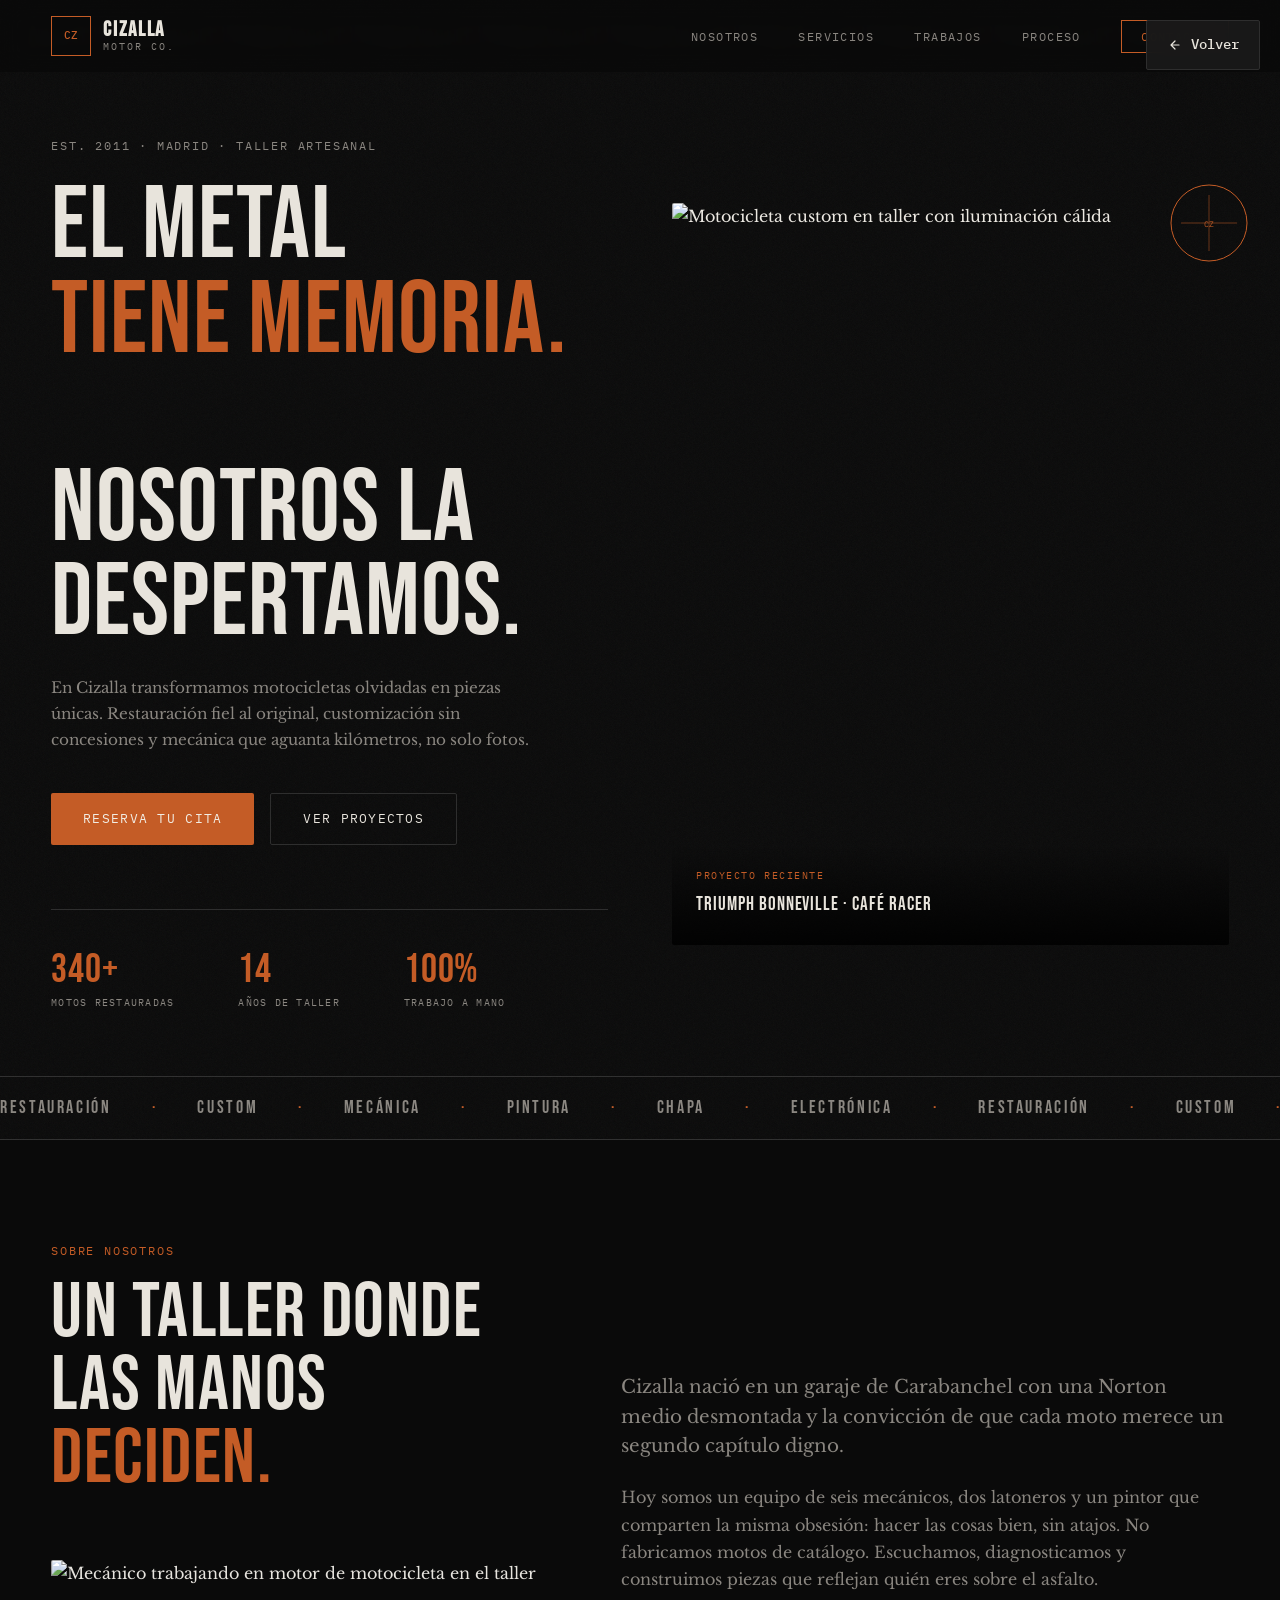
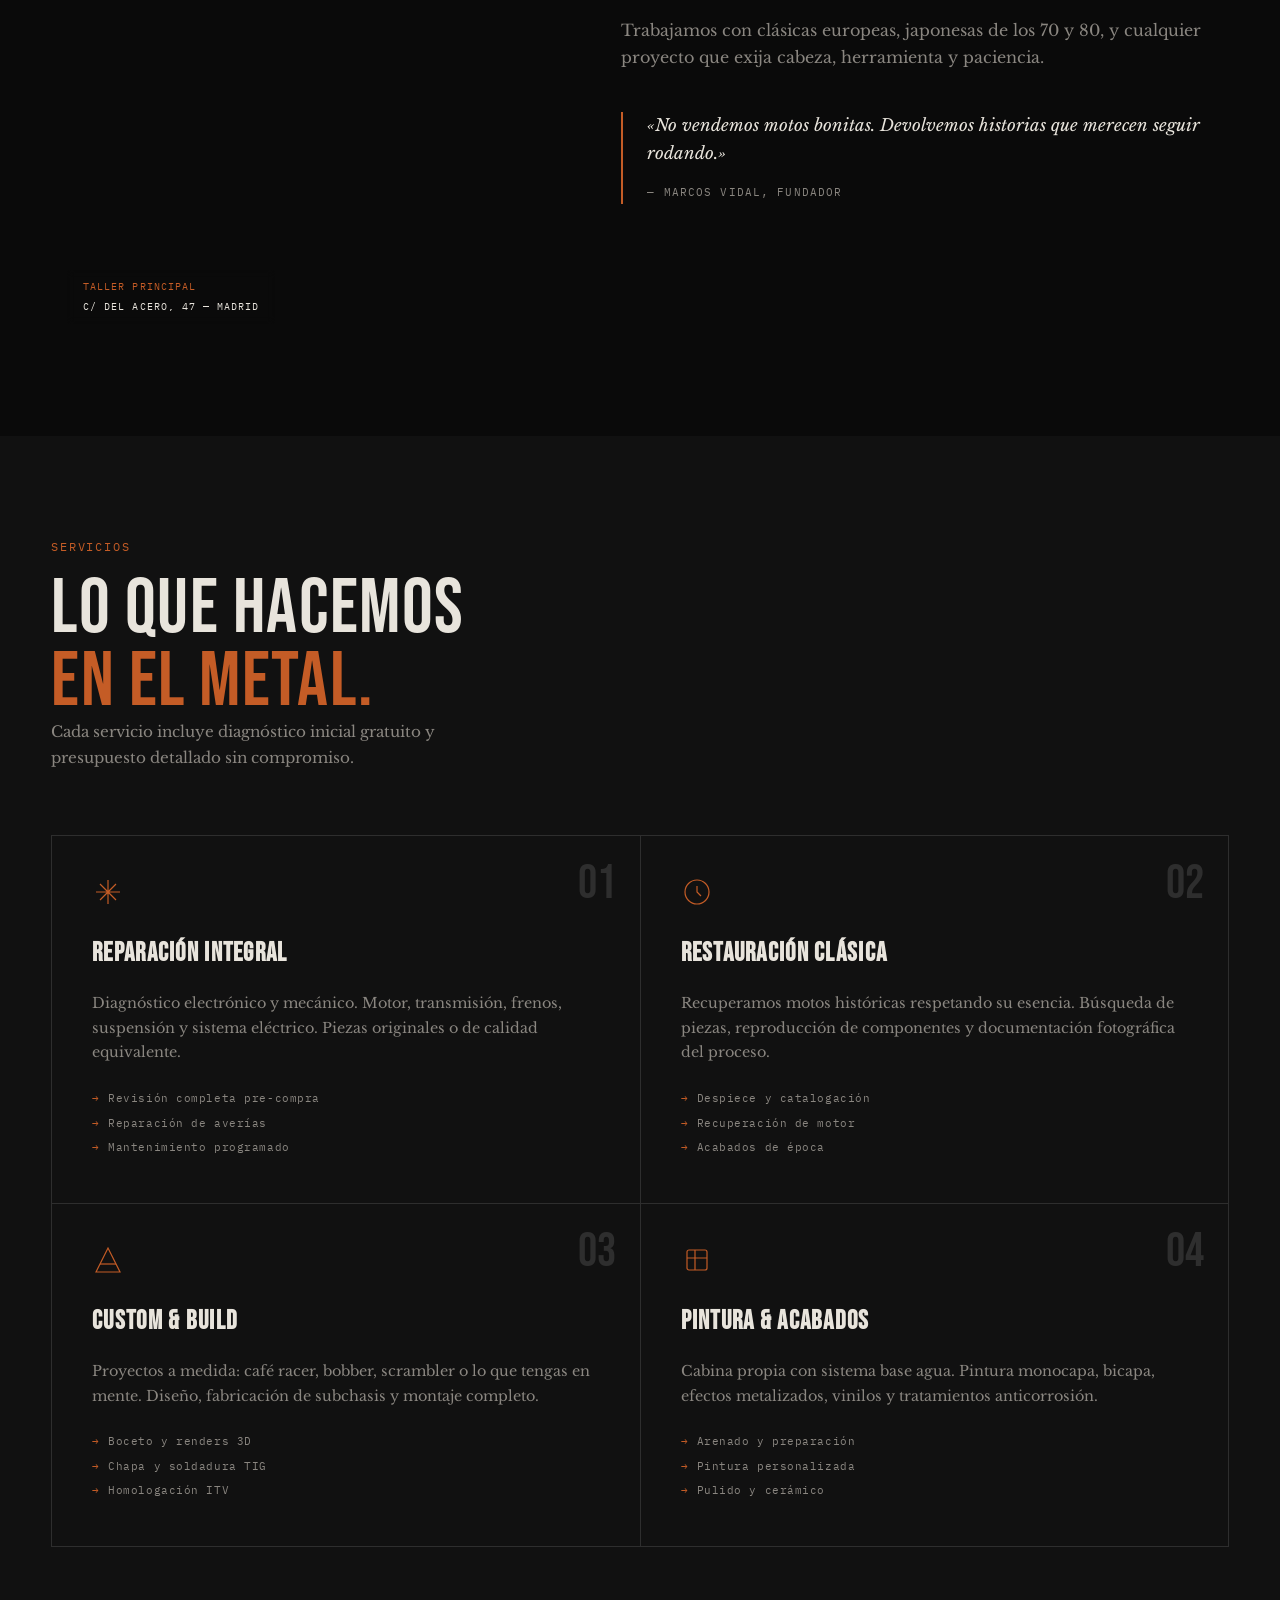
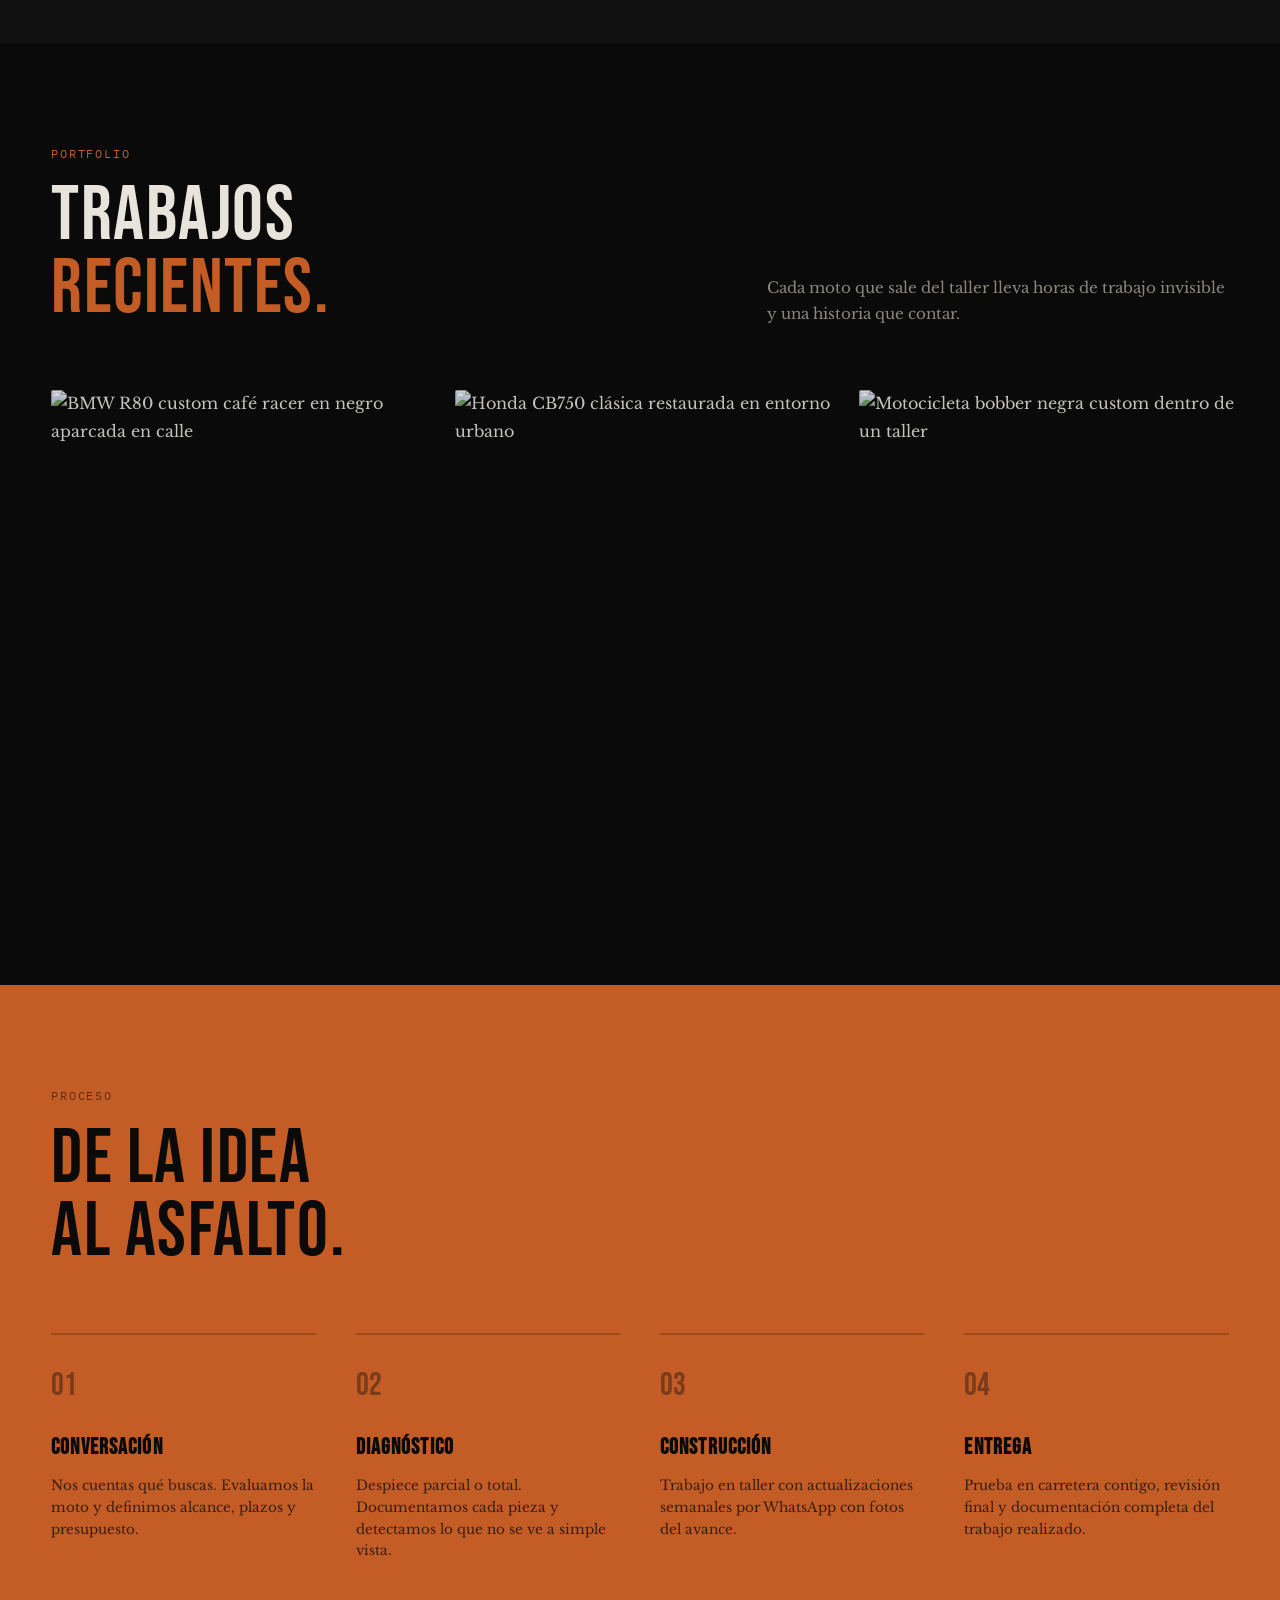
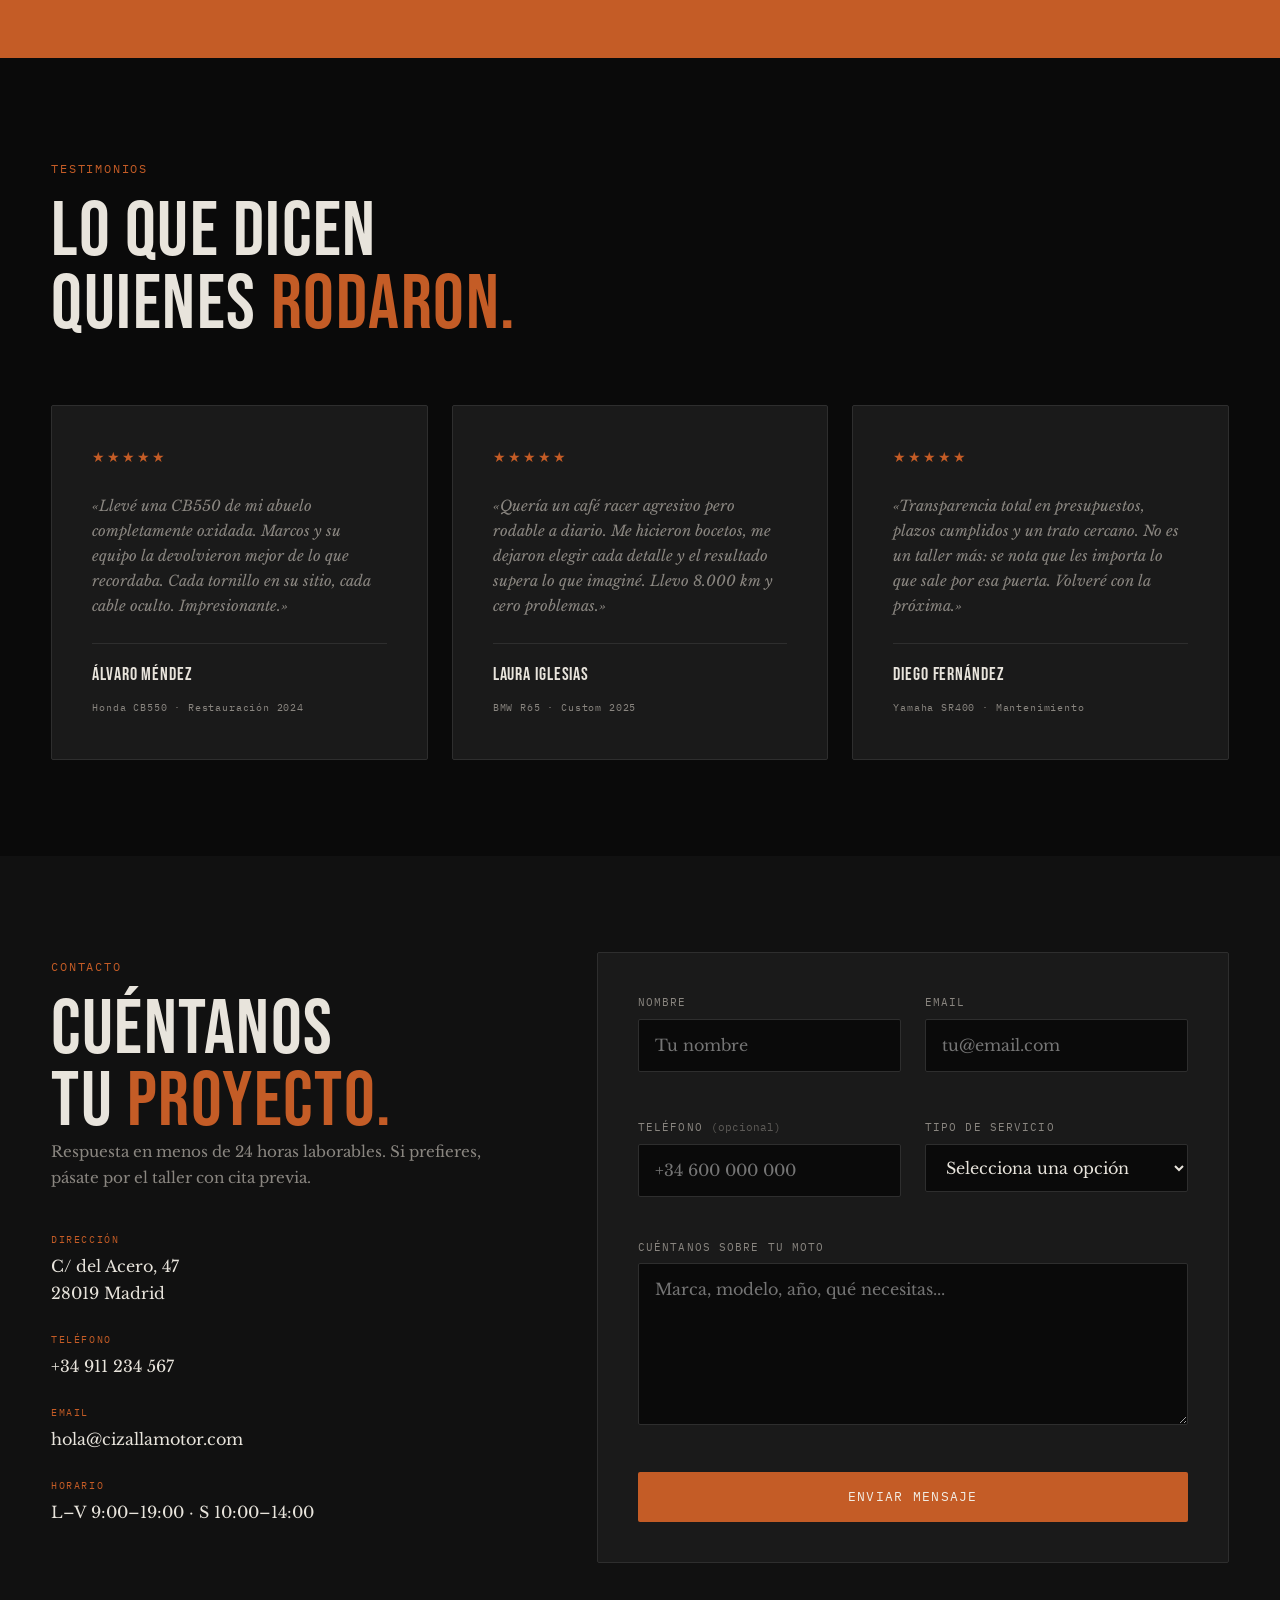
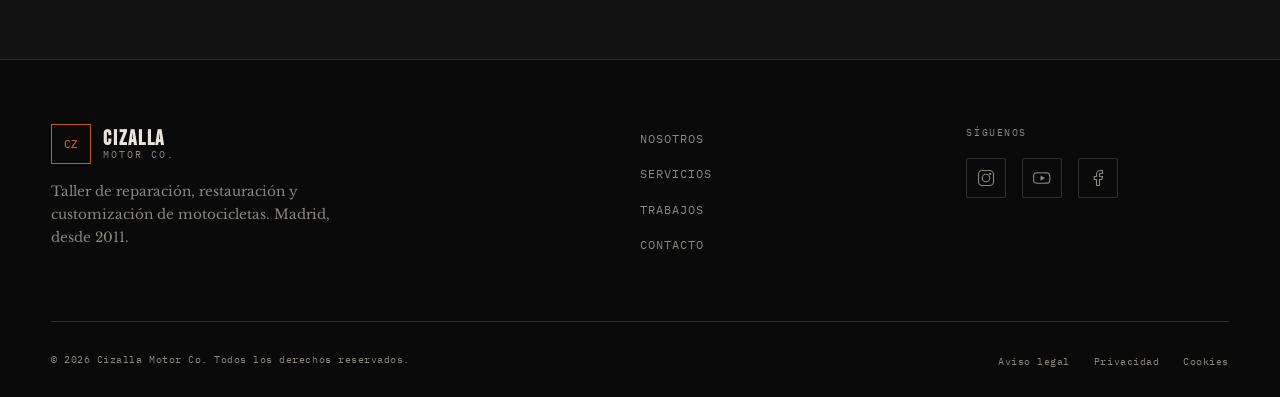
==== agent1-cursor/index.html @ 0baddab4 "PFO2: Prompt Engineering - Cursor vs OpenCode - Landing pages generadas" ====
<!DOCTYPE html>
<html lang="es">
<head>
  <meta charset="UTF-8">
  <meta name="viewport" content="width=device-width, initial-scale=1.0">
  <meta name="description" content="Cizalla Motor Co. — Taller especializado en reparación, restauración y customización de motocicletas en Madrid. Mecánica de precisión, acabados artesanales.">
  <meta name="keywords" content="taller motos, restauración motocicletas, customización motos, café racer, bobber, Madrid">
  <meta name="author" content="Cizalla Motor Co.">
  <meta name="robots" content="index, follow">
  <meta property="og:title" content="Cizalla Motor Co. — Taller de Motos">
  <meta property="og:description" content="Reparación, restauración y customización de motocicletas con pasión y precisión.">
  <meta property="og:type" content="website">
  <meta property="og:locale" content="es_ES">
  <meta name="theme-color" content="#0a0a0a">
  <title>Cizalla Motor Co. — Reparación & Customización de Motos</title>
  <link rel="preconnect" href="https://fonts.googleapis.com">
  <link rel="preconnect" href="https://fonts.gstatic.com" crossorigin>
  <link href="https://fonts.googleapis.com/css2?family=Bebas+Neue&family=IBM+Plex+Mono:wght@400;500&family=Libre+Baskerville:ital,wght@0,400;0,700;1,400&display=swap" rel="stylesheet">
  <link rel="stylesheet" href="css/styles.css">
</head>
<body>

  <a href="#main" class="skip-link">Saltar al contenido principal</a>

  <!-- BACK TO HOME -->
  <a href="../index.html" class="back-to-home" aria-label="Volver al inicio">
    <svg width="20" height="20" viewBox="0 0 20 20" fill="none" xmlns="http://www.w3.org/2000/svg">
      <path d="M15 10H5M5 10L10 15M5 10L10 5" stroke="currentColor" stroke-width="1.5" stroke-linecap="round" stroke-linejoin="round"/>
    </svg>
    <span>Volver</span>
  </a>

  <!-- HEADER -->
  <header class="header" id="header">
    <div class="header__inner container">
      <a href="#" class="logo" aria-label="Cizalla Motor Co. — Inicio">
        <span class="logo__mark" aria-hidden="true">CZ</span>
        <span class="logo__text">
          <strong>Cizalla</strong>
          <small>Motor Co.</small>
        </span>
      </a>

      <nav class="nav" id="nav" aria-label="Navegación principal">
        <ul class="nav__list">
          <li><a href="#nosotros" class="nav__link">Nosotros</a></li>
          <li><a href="#servicios" class="nav__link">Servicios</a></li>
          <li><a href="#trabajos" class="nav__link">Trabajos</a></li>
          <li><a href="#proceso" class="nav__link">Proceso</a></li>
          <li><a href="#contacto" class="nav__link nav__link--cta">Contacto</a></li>
        </ul>
      </nav>

      <button class="menu-toggle" id="menuToggle" aria-label="Abrir menú de navegación" aria-expanded="false" aria-controls="nav">
        <span class="menu-toggle__line"></span>
        <span class="menu-toggle__line"></span>
        <span class="menu-toggle__line"></span>
      </button>
    </div>
  </header>

  <main id="main">

    <!-- HERO -->
    <section class="hero" aria-labelledby="hero-title">
      <div class="hero__noise" aria-hidden="true"></div>
      <div class="hero__grid container">
        <div class="hero__content">
          <p class="hero__eyebrow reveal">Est. 2011 · Madrid · Taller artesanal</p>
          <h1 class="hero__title reveal" id="hero-title">
            El metal<br>
            <em>tiene memoria.</em><br>
            Nosotros la<br>
            despertamos.
          </h1>
          <p class="hero__desc reveal">
            En Cizalla transformamos motocicletas olvidadas en piezas únicas. 
            Restauración fiel al original, customización sin concesiones 
            y mecánica que aguanta kilómetros, no solo fotos.
          </p>
          <div class="hero__actions reveal">
            <a href="#contacto" class="btn btn--primary">Reserva tu cita</a>
            <a href="#trabajos" class="btn btn--ghost">Ver proyectos</a>
          </div>
          <dl class="hero__stats reveal" aria-label="Datos del taller">
            <div class="hero__stat">
              <dt>340+</dt>
              <dd>Motos restauradas</dd>
            </div>
            <div class="hero__stat">
              <dt>14</dt>
              <dd>Años de taller</dd>
            </div>
            <div class="hero__stat">
              <dt>100%</dt>
              <dd>Trabajo a mano</dd>
            </div>
          </dl>
        </div>
        <div class="hero__visual reveal">
          <figure class="hero__figure">
            <img 
              src="https://images.unsplash.com/photo-1558981403-c5f9899a28bc?w=900&q=80&auto=format&fit=crop" 
              alt="Motocicleta custom en taller con iluminación cálida"
              width="900"
              height="1200"
              loading="eager"
              fetchpriority="high"
            >
            <figcaption class="hero__caption">
              <span class="hero__caption-tag">Proyecto reciente</span>
              <span class="hero__caption-title">Triumph Bonneville · Café Racer</span>
            </figcaption>
          </figure>
          <div class="hero__badge" aria-hidden="true">
            <svg viewBox="0 0 80 80" fill="none" xmlns="http://www.w3.org/2000/svg">
              <circle cx="40" cy="40" r="38" stroke="currentColor" stroke-width="1"/>
              <path d="M40 12 L40 68 M12 40 L68 40" stroke="currentColor" stroke-width="0.5"/>
              <text x="40" y="44" text-anchor="middle" fill="currentColor" font-size="8" font-family="IBM Plex Mono">CZ</text>
            </svg>
          </div>
        </div>
      </div>
      <div class="hero__marquee" aria-hidden="true">
        <div class="hero__marquee-track">
          <span>Restauración</span><span>·</span>
          <span>Custom</span><span>·</span>
          <span>Mecánica</span><span>·</span>
          <span>Pintura</span><span>·</span>
          <span>Chapa</span><span>·</span>
          <span>Electrónica</span><span>·</span>
          <span>Restauración</span><span>·</span>
          <span>Custom</span><span>·</span>
          <span>Mecánica</span><span>·</span>
          <span>Pintura</span><span>·</span>
          <span>Chapa</span><span>·</span>
          <span>Electrónica</span><span>·</span>
        </div>
      </div>
    </section>

    <!-- NOSOTROS -->
    <section class="about section" id="nosotros" aria-labelledby="about-title">
      <div class="container">
        <div class="about__grid">
          <div class="about__intro reveal">
            <span class="section-tag">Sobre nosotros</span>
            <h2 class="section-title" id="about-title">
              Un taller donde<br>las manos<br><em>deciden.</em>
            </h2>
          </div>
          <div class="about__body reveal">
            <p class="about__lead">
              Cizalla nació en un garaje de Carabanchel con una Norton medio desmontada 
              y la convicción de que cada moto merece un segundo capítulo digno.
            </p>
            <p>
              Hoy somos un equipo de seis mecánicos, dos latoneros y un pintor que 
              comparten la misma obsesión: hacer las cosas bien, sin atajos. 
              No fabricamos motos de catálogo. Escuchamos, diagnosticamos y construimos 
              piezas que reflejan quién eres sobre el asfalto.
            </p>
            <p>
              Trabajamos con clásicas europeas, japonesas de los 70 y 80, 
              y cualquier proyecto que exija cabeza, herramienta y paciencia.
            </p>
            <blockquote class="about__quote">
              <p>«No vendemos motos bonitas. Devolvemos historias que merecen seguir rodando.»</p>
              <cite>— Marcos Vidal, fundador</cite>
            </blockquote>
          </div>
          <div class="about__image reveal">
            <img 
              src="https://images.unsplash.com/photo-1622185130705-4741194f963a?w=700&q=80&auto=format&fit=crop" 
              alt="Mecánico trabajando en motor de motocicleta en el taller"
              width="700"
              height="500"
              loading="lazy"
            >
            <div class="about__image-label">
              <span>Taller principal</span>
              <span>C/ del Acero, 47 — Madrid</span>
            </div>
          </div>
        </div>
      </div>
    </section>

    <!-- SERVICIOS -->
    <section class="services section section--dark" id="servicios" aria-labelledby="services-title">
      <div class="container">
        <header class="section-header reveal">
          <span class="section-tag">Servicios</span>
          <h2 class="section-title" id="services-title">Lo que hacemos<br><em>en el metal.</em></h2>
          <p class="section-desc">Cada servicio incluye diagnóstico inicial gratuito y presupuesto detallado sin compromiso.</p>
        </header>

        <div class="services__grid">
          <article class="service-card reveal">
            <span class="service-card__num" aria-hidden="true">01</span>
            <div class="service-card__icon" aria-hidden="true">
              <svg viewBox="0 0 32 32" fill="none"><path d="M16 4v24M4 16h24M8 8l16 16M24 8L8 24" stroke="currentColor" stroke-width="1.2"/></svg>
            </div>
            <h3 class="service-card__title">Reparación integral</h3>
            <p>Diagnóstico electrónico y mecánico. Motor, transmisión, frenos, suspensión y sistema eléctrico. Piezas originales o de calidad equivalente.</p>
            <ul class="service-card__list">
              <li>Revisión completa pre-compra</li>
              <li>Reparación de averías</li>
              <li>Mantenimiento programado</li>
            </ul>
          </article>

          <article class="service-card reveal">
            <span class="service-card__num" aria-hidden="true">02</span>
            <div class="service-card__icon" aria-hidden="true">
              <svg viewBox="0 0 32 32" fill="none"><circle cx="16" cy="16" r="12" stroke="currentColor" stroke-width="1.2"/><path d="M16 10v6l4 4" stroke="currentColor" stroke-width="1.2"/></svg>
            </div>
            <h3 class="service-card__title">Restauración clásica</h3>
            <p>Recuperamos motos históricas respetando su esencia. Búsqueda de piezas, reproducción de componentes y documentación fotográfica del proceso.</p>
            <ul class="service-card__list">
              <li>Despiece y catalogación</li>
              <li>Recuperación de motor</li>
              <li>Acabados de época</li>
            </ul>
          </article>

          <article class="service-card reveal">
            <span class="service-card__num" aria-hidden="true">03</span>
            <div class="service-card__icon" aria-hidden="true">
              <svg viewBox="0 0 32 32" fill="none"><path d="M4 28 L16 4 L28 28 Z" stroke="currentColor" stroke-width="1.2"/><line x1="8" y1="20" x2="24" y2="20" stroke="currentColor" stroke-width="1.2"/></svg>
            </div>
            <h3 class="service-card__title">Custom &amp; Build</h3>
            <p>Proyectos a medida: café racer, bobber, scrambler o lo que tengas en mente. Diseño, fabricación de subchasis y montaje completo.</p>
            <ul class="service-card__list">
              <li>Boceto y renders 3D</li>
              <li>Chapa y soldadura TIG</li>
              <li>Homologación ITV</li>
            </ul>
          </article>

          <article class="service-card reveal">
            <span class="service-card__num" aria-hidden="true">04</span>
            <div class="service-card__icon" aria-hidden="true">
              <svg viewBox="0 0 32 32" fill="none"><rect x="6" y="6" width="20" height="20" rx="2" stroke="currentColor" stroke-width="1.2"/><path d="M6 14h20M14 6v20" stroke="currentColor" stroke-width="1.2"/></svg>
            </div>
            <h3 class="service-card__title">Pintura &amp; acabados</h3>
            <p>Cabina propia con sistema base agua. Pintura monocapa, bicapa, efectos metalizados, vinilos y tratamientos anticorrosión.</p>
            <ul class="service-card__list">
              <li>Arenado y preparación</li>
              <li>Pintura personalizada</li>
              <li>Pulido y cerámico</li>
            </ul>
          </article>
        </div>
      </div>
    </section>

    <!-- TRABAJOS / GALERÍA -->
    <section class="gallery section" id="trabajos" aria-labelledby="gallery-title">
      <div class="container">
        <header class="section-header section-header--row reveal">
          <div>
            <span class="section-tag">Portfolio</span>
            <h2 class="section-title" id="gallery-title">Trabajos<br><em>recientes.</em></h2>
          </div>
          <p class="section-desc">Cada moto que sale del taller lleva horas de trabajo invisible y una historia que contar.</p>
        </header>
      </div>

      <div class="gallery__scroll" role="region" aria-label="Galería de proyectos" tabindex="0">
        <article class="gallery__item reveal">
          <img src="https://images.unsplash.com/photo-1568708167253-8a8dca6b2970?w=600&q=80&auto=format&fit=crop" alt="BMW R80 custom café racer en negro aparcada en calle" width="600" height="750" loading="lazy" decoding="async">
          <div class="gallery__info">
            <span class="gallery__year">2025</span>
            <h3>BMW R80 · «Silencio Negro»</h3>
            <p>Custom café racer · Motor reconstruido · 4 meses</p>
          </div>
        </article>
        <article class="gallery__item reveal">
          <img src="https://images.unsplash.com/photo-1648780137273-94ce4c3d246d?w=600&q=80&auto=format&fit=crop" alt="Honda CB750 clásica restaurada en entorno urbano" width="600" height="750" loading="lazy" decoding="async">
          <div class="gallery__info">
            <span class="gallery__year">2024</span>
            <h3>Honda CB750 · Restauración</h3>
            <p>Restauración completa · Pintura original · 6 meses</p>
          </div>
        </article>
        <article class="gallery__item reveal">
          <img src="https://images.unsplash.com/photo-1505052533681-2be9d65eade5?w=600&q=80&auto=format&fit=crop" alt="Motocicleta bobber negra custom dentro de un taller" width="600" height="750" loading="lazy" decoding="async">
          <div class="gallery__info">
            <span class="gallery__year">2024</span>
            <h3>Custom · Bobber «Garage Black»</h3>
            <p>Transformación bobber · Asiento solo · 3 meses</p>
          </div>
        </article>
        <article class="gallery__item reveal">
          <img src="https://images.unsplash.com/photo-1758990090475-5d2da7be129c?w=600&q=80&auto=format&fit=crop" alt="Yamaha XSR700 scrambler blanca en carretera secundaria" width="600" height="750" loading="lazy" decoding="async">
          <div class="gallery__info">
            <span class="gallery__year">2025</span>
            <h3>Yamaha XSR700 · Scrambler</h3>
            <p>Build completo · Suspensión Öhlins · 5 meses</p>
          </div>
        </article>
        <article class="gallery__item reveal">
          <img src="https://images.unsplash.com/photo-1776264693356-66f4b775b474?w=600&q=80&auto=format&fit=crop" alt="Detalle de motor de motocicleta clásica en reconstrucción" width="600" height="750" loading="lazy" decoding="async">
          <div class="gallery__info">
            <span class="gallery__year">2023</span>
            <h3>Norton Commando · Motor</h3>
            <p>Reconstrucción motor · Culatas porteadas · 2 meses</p>
          </div>
        </article>
      </div>
    </section>

    <!-- PROCESO (extra) -->
    <section class="process section section--accent" id="proceso" aria-labelledby="process-title">
      <div class="container">
        <header class="section-header reveal">
          <span class="section-tag">Proceso</span>
          <h2 class="section-title" id="process-title">De la idea<br>al asfalto.</h2>
        </header>
        <ol class="process__steps">
          <li class="process__step reveal">
            <span class="process__step-num">01</span>
            <h3>Conversación</h3>
            <p>Nos cuentas qué buscas. Evaluamos la moto y definimos alcance, plazos y presupuesto.</p>
          </li>
          <li class="process__step reveal">
            <span class="process__step-num">02</span>
            <h3>Diagnóstico</h3>
            <p>Despiece parcial o total. Documentamos cada pieza y detectamos lo que no se ve a simple vista.</p>
          </li>
          <li class="process__step reveal">
            <span class="process__step-num">03</span>
            <h3>Construcción</h3>
            <p>Trabajo en taller con actualizaciones semanales por WhatsApp con fotos del avance.</p>
          </li>
          <li class="process__step reveal">
            <span class="process__step-num">04</span>
            <h3>Entrega</h3>
            <p>Prueba en carretera contigo, revisión final y documentación completa del trabajo realizado.</p>
          </li>
        </ol>
      </div>
    </section>

    <!-- TESTIMONIOS -->
    <section class="testimonials section" id="testimonios" aria-labelledby="testimonials-title">
      <div class="container">
        <header class="section-header reveal">
          <span class="section-tag">Testimonios</span>
          <h2 class="section-title" id="testimonials-title">Lo que dicen<br>quienes <em>rodaron.</em></h2>
        </header>

        <div class="testimonials__grid">
          <blockquote class="testimonial reveal">
            <div class="testimonial__stars" aria-label="5 de 5 estrellas">★★★★★</div>
            <p>«Llevé una CB550 de mi abuelo completamente oxidada. Marcos y su equipo la devolvieron mejor de lo que recordaba. Cada tornillo en su sitio, cada cable oculto. Impresionante.»</p>
            <footer>
              <cite>Álvaro Méndez</cite>
              <span>Honda CB550 · Restauración 2024</span>
            </footer>
          </blockquote>

          <blockquote class="testimonial reveal">
            <div class="testimonial__stars" aria-label="5 de 5 estrellas">★★★★★</div>
            <p>«Quería un café racer agresivo pero rodable a diario. Me hicieron bocetos, me dejaron elegir cada detalle y el resultado supera lo que imaginé. Llevo 8.000 km y cero problemas.»</p>
            <footer>
              <cite>Laura Iglesias</cite>
              <span>BMW R65 · Custom 2025</span>
            </footer>
          </blockquote>

          <blockquote class="testimonial reveal">
            <div class="testimonial__stars" aria-label="5 de 5 estrellas">★★★★★</div>
            <p>«Transparencia total en presupuestos, plazos cumplidos y un trato cercano. No es un taller más: se nota que les importa lo que sale por esa puerta. Volveré con la próxima.»</p>
            <footer>
              <cite>Diego Fernández</cite>
              <span>Yamaha SR400 · Mantenimiento</span>
            </footer>
          </blockquote>
        </div>
      </div>
    </section>

    <!-- CONTACTO -->
    <section class="contact section section--dark" id="contacto" aria-labelledby="contact-title">
      <div class="container">
        <div class="contact__grid">
          <div class="contact__info reveal">
            <span class="section-tag">Contacto</span>
            <h2 class="section-title" id="contact-title">Cuéntanos<br>tu <em>proyecto.</em></h2>
            <p class="contact__desc">
              Respuesta en menos de 24 horas laborables. 
              Si prefieres, pásate por el taller con cita previa.
            </p>
            <address class="contact__details">
              <div class="contact__detail">
                <span class="contact__label">Dirección</span>
                <a href="https://maps.google.com/?q=Calle+del+Acero+47+Madrid" target="_blank" rel="noopener noreferrer">
                  C/ del Acero, 47<br>28019 Madrid
                </a>
              </div>
              <div class="contact__detail">
                <span class="contact__label">Teléfono</span>
                <a href="tel:+34911234567">+34 911 234 567</a>
              </div>
              <div class="contact__detail">
                <span class="contact__label">Email</span>
                <a href="mailto:hola@cizallamotor.com">hola@cizallamotor.com</a>
              </div>
              <div class="contact__detail">
                <span class="contact__label">Horario</span>
                <span>L–V 9:00–19:00 · S 10:00–14:00</span>
              </div>
            </address>
          </div>

          <form class="contact__form reveal" id="contactForm" novalidate aria-label="Formulario de contacto">
            <div class="form-group">
              <label for="name">Nombre</label>
              <input type="text" id="name" name="name" required autocomplete="name" placeholder="Tu nombre">
              <span class="form-error" id="nameError" role="alert"></span>
            </div>
            <div class="form-group">
              <label for="email">Email</label>
              <input type="email" id="email" name="email" required autocomplete="email" placeholder="tu@email.com">
              <span class="form-error" id="emailError" role="alert"></span>
            </div>
            <div class="form-group">
              <label for="phone">Teléfono <span class="optional">(opcional)</span></label>
              <input type="tel" id="phone" name="phone" autocomplete="tel" placeholder="+34 600 000 000">
            </div>
            <div class="form-group">
              <label for="service">Tipo de servicio</label>
              <select id="service" name="service" required>
                <option value="" disabled selected>Selecciona una opción</option>
                <option value="reparacion">Reparación integral</option>
                <option value="restauracion">Restauración clásica</option>
                <option value="custom">Custom &amp; Build</option>
                <option value="pintura">Pintura &amp; acabados</option>
                <option value="otro">Otro / No estoy seguro</option>
              </select>
              <span class="form-error" id="serviceError" role="alert"></span>
            </div>
            <div class="form-group form-group--full">
              <label for="message">Cuéntanos sobre tu moto</label>
              <textarea id="message" name="message" rows="5" required placeholder="Marca, modelo, año, qué necesitas..."></textarea>
              <span class="form-error" id="messageError" role="alert"></span>
            </div>
            <button type="submit" class="btn btn--primary btn--full">Enviar mensaje</button>
            <p class="form-success" id="formSuccess" role="status" hidden>
              Mensaje recibido. Te contactaremos en menos de 24 horas.
            </p>
          </form>
        </div>
      </div>
    </section>

  </main>

  <!-- FOOTER -->
  <footer class="footer">
    <div class="container footer__inner">
      <div class="footer__brand">
        <a href="#" class="logo logo--footer" aria-label="Cizalla Motor Co. — Inicio">
          <span class="logo__mark" aria-hidden="true">CZ</span>
          <span class="logo__text">
            <strong>Cizalla</strong>
            <small>Motor Co.</small>
          </span>
        </a>
        <p>Taller de reparación, restauración y customización de motocicletas. Madrid, desde 2011.</p>
      </div>

      <nav class="footer__nav" aria-label="Enlaces del pie de página">
        <ul>
          <li><a href="#nosotros">Nosotros</a></li>
          <li><a href="#servicios">Servicios</a></li>
          <li><a href="#trabajos">Trabajos</a></li>
          <li><a href="#contacto">Contacto</a></li>
        </ul>
      </nav>

      <div class="footer__social">
        <span class="footer__social-label">Síguenos</span>
        <ul class="social-links" aria-label="Redes sociales">
          <li>
            <a href="https://instagram.com" target="_blank" rel="noopener noreferrer" aria-label="Instagram">
              <svg viewBox="0 0 24 24" fill="none" aria-hidden="true"><rect x="2" y="2" width="20" height="20" rx="5" stroke="currentColor" stroke-width="1.5"/><circle cx="12" cy="12" r="5" stroke="currentColor" stroke-width="1.5"/><circle cx="17.5" cy="6.5" r="1.5" fill="currentColor"/></svg>
            </a>
          </li>
          <li>
            <a href="https://youtube.com" target="_blank" rel="noopener noreferrer" aria-label="YouTube">
              <svg viewBox="0 0 24 24" fill="none" aria-hidden="true"><path d="M22 8.5s-.2-1.7-.8-2.4c-.8-.8-1.7-.8-2.1-.9C16.8 5 12 5 12 5s-4.8 0-8.1.2c-.4 0-1.3.1-2.1.9C1.2 6.8 1 8.5 1 8.5S.8 10.4.8 12s.2 3.5.2 3.5.2 1.7.8 2.4c.8.8 1.9.8 2.4.9 1.7.2 7.1.2 7.1.2s4.8 0 8.1-.2c.4 0 1.3-.1 2.1-.9.6-.7.8-2.4.8-2.4s.2-1.7.2-3.5-.2-3.5-.2-3.5z" stroke="currentColor" stroke-width="1.5"/><path d="M10 15.5v-7l6 3.5-6 3.5z" fill="currentColor"/></svg>
            </a>
          </li>
          <li>
            <a href="https://facebook.com" target="_blank" rel="noopener noreferrer" aria-label="Facebook">
              <svg viewBox="0 0 24 24" fill="none" aria-hidden="true"><path d="M18 2h-3a5 5 0 00-5 5v3H7v4h3v8h4v-8h3l1-4h-4V7a1 1 0 011-1h3V2z" stroke="currentColor" stroke-width="1.5"/></svg>
            </a>
          </li>
        </ul>
      </div>
    </div>
    <div class="footer__bottom container">
      <p>&copy; 2026 Cizalla Motor Co. Todos los derechos reservados.</p>
      <ul class="footer__legal">
        <li><a href="#">Aviso legal</a></li>
        <li><a href="#">Privacidad</a></li>
        <li><a href="#">Cookies</a></li>
      </ul>
    </div>
  </footer>

  <script src="js/main.js"></script>
</body>
</html>
---- agent1-cursor/css/styles.css ----
/* =============================================
   CIZALLA MOTOR CO. — Design System
   Industrial editorial · Café racer · Dark
   ============================================= */

:root {
  --color-bg:        #0a0a0a;
  --color-bg-alt:    #111111;
  --color-surface:   #1a1a1a;
  --color-border:    #2e2e2e;
  --color-text:      #e8e4dc;
  --color-text-muted:#8a8680;
  --color-accent:    #c45c26;
  --color-accent-dk: #9a4518;
  --color-accent-lt: #e8783a;
  --color-cream:     #f2ede4;

  --font-display:    'Bebas Neue', sans-serif;
  --font-body:       'Libre Baskerville', Georgia, serif;
  --font-mono:       'IBM Plex Mono', monospace;

  --space-xs:  0.5rem;
  --space-sm:  1rem;
  --space-md:  1.5rem;
  --space-lg:  2.5rem;
  --space-xl:  4rem;
  --space-2xl: 6rem;
  --space-3xl: 9rem;

  --header-h: 72px;
  --radius:   2px;
  --transition: 0.35s cubic-bezier(0.25, 0.46, 0.45, 0.94);
}

/* ---- Reset & Base ---- */
*, *::before, *::after {
  box-sizing: border-box;
  margin: 0;
  padding: 0;
}

html {
  scroll-behavior: smooth;
  scroll-padding-top: var(--header-h);
}

/* ---- Back to Home Button ---- */
.back-to-home {
  position: fixed;
  top: 20px;
  right: 20px;
  z-index: 9999;
  display: flex;
  align-items: center;
  gap: 8px;
  padding: 12px 20px;
  background: rgba(26, 26, 26, 0.95);
  backdrop-filter: blur(10px);
  border: 1px solid var(--color-border);
  color: var(--color-text);
  text-decoration: none;
  font-family: var(--font-mono);
  font-size: 0.875rem;
  font-weight: 500;
  border-radius: var(--radius);
  transition: all var(--transition);
}

.back-to-home:hover {
  background: var(--color-surface);
  border-color: var(--color-accent);
  color: var(--color-accent);
  transform: translateX(-4px);
}

.back-to-home svg {
  width: 16px;
  height: 16px;
}

@media (max-width: 768px) {
  .back-to-home {
    top: 12px;
    right: 12px;
    padding: 10px 16px;
    font-size: 0.8125rem;
  }
  
  .back-to-home span {
    display: none;
  }
  
  .back-to-home svg {
    width: 20px;
    height: 20px;
  }
}

body {
  font-family: var(--font-body);
  font-size: 1rem;
  line-height: 1.7;
  color: var(--color-text);
  background: var(--color-bg);
  overflow-x: hidden;
  -webkit-font-smoothing: antialiased;
}

img {
  display: block;
  max-width: 100%;
  height: auto;
}

a {
  color: inherit;
  text-decoration: none;
}

ul, ol {
  list-style: none;
}

address {
  font-style: normal;
}

button, input, select, textarea {
  font: inherit;
  color: inherit;
  border: none;
  background: none;
}

/* ---- Utilities ---- */
.container {
  width: min(1200px, 92vw);
  margin-inline: auto;
}

.skip-link {
  position: absolute;
  top: -100%;
  left: var(--space-sm);
  z-index: 9999;
  padding: var(--space-xs) var(--space-sm);
  background: var(--color-accent);
  color: var(--color-bg);
  font-family: var(--font-mono);
  font-size: 0.85rem;
  border-radius: var(--radius);
  transition: top 0.2s;
}

.skip-link:focus {
  top: var(--space-sm);
}

.section {
  padding-block: var(--space-2xl);
}

.section--dark {
  background: var(--color-bg-alt);
}

.section--accent {
  background: var(--color-accent);
  color: var(--color-bg);
}

.section-tag {
  display: inline-block;
  font-family: var(--font-mono);
  font-size: 0.75rem;
  letter-spacing: 0.15em;
  text-transform: uppercase;
  color: var(--color-accent);
  margin-bottom: var(--space-sm);
}

.section--accent .section-tag {
  color: rgba(0, 0, 0, 0.5);
}

.section-title {
  font-family: var(--font-display);
  font-size: clamp(2.8rem, 6vw, 5rem);
  font-weight: 400;
  line-height: 0.95;
  letter-spacing: 0.02em;
  text-transform: uppercase;
}

.section-title em {
  font-style: normal;
  color: var(--color-accent);
}

.section--accent .section-title em {
  color: rgba(0, 0, 0, 0.35);
}

.section-desc {
  color: var(--color-text-muted);
  max-width: 42ch;
  font-size: 0.95rem;
}

.section-header {
  margin-bottom: var(--space-xl);
}

.section-header--row {
  display: flex;
  justify-content: space-between;
  align-items: flex-end;
  gap: var(--space-lg);
  flex-wrap: wrap;
}

/* ---- Buttons ---- */
.btn {
  display: inline-flex;
  align-items: center;
  justify-content: center;
  gap: var(--space-xs);
  padding: 0.9rem 2rem;
  font-family: var(--font-mono);
  font-size: 0.8rem;
  letter-spacing: 0.1em;
  text-transform: uppercase;
  border-radius: var(--radius);
  cursor: pointer;
  transition: background var(--transition), color var(--transition), transform 0.2s;
}

.btn:focus-visible {
  outline: 2px solid var(--color-accent);
  outline-offset: 3px;
}

.btn--primary {
  background: var(--color-accent);
  color: var(--color-cream);
}

.btn--primary:hover {
  background: var(--color-accent-lt);
  transform: translateY(-1px);
}

.btn--ghost {
  border: 1px solid var(--color-border);
  color: var(--color-text);
}

.btn--ghost:hover {
  border-color: var(--color-accent);
  color: var(--color-accent);
}

.btn--full {
  width: 100%;
}

/* ---- Reveal animation ---- */
.reveal {
  opacity: 0;
  transform: translateY(28px);
  transition: opacity 0.7s ease, transform 0.7s ease;
}

.reveal.is-visible {
  opacity: 1;
  transform: translateY(0);
}

/* =============================================
   HEADER
   ============================================= */
.header {
  position: fixed;
  top: 0;
  left: 0;
  right: 0;
  z-index: 100;
  height: var(--header-h);
  background: rgba(10, 10, 10, 0.85);
  backdrop-filter: blur(12px);
  -webkit-backdrop-filter: blur(12px);
  border-bottom: 1px solid transparent;
  transition: border-color var(--transition), background var(--transition);
}

.header.is-scrolled {
  border-bottom-color: var(--color-border);
  background: rgba(10, 10, 10, 0.95);
}

.header__inner {
  display: flex;
  align-items: center;
  justify-content: space-between;
  height: 100%;
}

.logo {
  display: flex;
  align-items: center;
  gap: 0.75rem;
}

.logo__mark {
  display: grid;
  place-items: center;
  width: 40px;
  height: 40px;
  border: 1px solid var(--color-accent);
  font-family: var(--font-mono);
  font-size: 0.7rem;
  font-weight: 500;
  color: var(--color-accent);
  letter-spacing: 0.05em;
}

.logo__text {
  display: flex;
  flex-direction: column;
  line-height: 1.1;
}

.logo__text strong {
  font-family: var(--font-display);
  font-size: 1.3rem;
  letter-spacing: 0.08em;
  text-transform: uppercase;
}

.logo__text small {
  font-family: var(--font-mono);
  font-size: 0.6rem;
  letter-spacing: 0.2em;
  text-transform: uppercase;
  color: var(--color-text-muted);
}

.nav__list {
  display: flex;
  align-items: center;
  gap: var(--space-lg);
}

.nav__link {
  font-family: var(--font-mono);
  font-size: 0.75rem;
  letter-spacing: 0.12em;
  text-transform: uppercase;
  color: var(--color-text-muted);
  transition: color var(--transition);
  position: relative;
}

.nav__link::after {
  content: '';
  position: absolute;
  bottom: -4px;
  left: 0;
  width: 0;
  height: 1px;
  background: var(--color-accent);
  transition: width var(--transition);
}

.nav__link:hover,
.nav__link:focus-visible {
  color: var(--color-text);
}

.nav__link:hover::after,
.nav__link:focus-visible::after {
  width: 100%;
}

.nav__link--cta {
  padding: 0.5rem 1.2rem;
  border: 1px solid var(--color-accent);
  color: var(--color-accent);
}

.nav__link--cta::after {
  display: none;
}

.nav__link--cta:hover {
  background: var(--color-accent);
  color: var(--color-cream);
}

.menu-toggle {
  display: none;
  flex-direction: column;
  justify-content: center;
  gap: 5px;
  width: 32px;
  height: 32px;
  cursor: pointer;
  z-index: 110;
}

.menu-toggle__line {
  display: block;
  width: 100%;
  height: 2px;
  background: var(--color-text);
  transition: transform var(--transition), opacity var(--transition);
}

.menu-toggle.is-active .menu-toggle__line:nth-child(1) {
  transform: translateY(7px) rotate(45deg);
}

.menu-toggle.is-active .menu-toggle__line:nth-child(2) {
  opacity: 0;
}

.menu-toggle.is-active .menu-toggle__line:nth-child(3) {
  transform: translateY(-7px) rotate(-45deg);
}

/* =============================================
   HERO
   ============================================= */
.hero {
  position: relative;
  min-height: 100vh;
  min-height: 100dvh;
  display: flex;
  flex-direction: column;
  justify-content: center;
  padding-top: var(--header-h);
  overflow: hidden;
}

.hero__noise {
  position: absolute;
  inset: 0;
  opacity: 0.04;
  background-image: url("data:image/svg+xml,%3Csvg viewBox='0 0 256 256' xmlns='http://www.w3.org/2000/svg'%3E%3Cfilter id='n'%3E%3CfeTurbulence type='fractalNoise' baseFrequency='0.9' numOctaves='4' stitchTiles='stitch'/%3E%3C/filter%3E%3Crect width='100%25' height='100%25' filter='url(%23n)'/%3E%3C/svg%3E");
  background-size: 128px;
  pointer-events: none;
}

.hero__grid {
  display: grid;
  grid-template-columns: 1fr 1fr;
  gap: var(--space-xl);
  align-items: center;
  flex: 1;
  padding-block: var(--space-xl);
}

.hero__eyebrow {
  font-family: var(--font-mono);
  font-size: 0.75rem;
  letter-spacing: 0.15em;
  text-transform: uppercase;
  color: var(--color-text-muted);
  margin-bottom: var(--space-md);
}

.hero__title {
  font-family: var(--font-display);
  font-size: clamp(3.5rem, 8vw, 7rem);
  font-weight: 400;
  line-height: 0.92;
  letter-spacing: 0.01em;
  text-transform: uppercase;
  margin-bottom: var(--space-md);
}

.hero__title em {
  font-style: normal;
  color: var(--color-accent);
  display: block;
}

.hero__desc {
  color: var(--color-text-muted);
  max-width: 44ch;
  font-size: 0.95rem;
  margin-bottom: var(--space-lg);
}

.hero__actions {
  display: flex;
  flex-wrap: wrap;
  gap: var(--space-sm);
  margin-bottom: var(--space-xl);
}

.hero__stats {
  display: flex;
  gap: var(--space-xl);
  padding-top: var(--space-lg);
  border-top: 1px solid var(--color-border);
}

.hero__stat dt {
  font-family: var(--font-display);
  font-size: 2.5rem;
  line-height: 1;
  color: var(--color-accent);
  letter-spacing: 0.02em;
}

.hero__stat dd {
  font-family: var(--font-mono);
  font-size: 0.65rem;
  letter-spacing: 0.12em;
  text-transform: uppercase;
  color: var(--color-text-muted);
  margin-top: 0.25rem;
}

.hero__visual {
  position: relative;
}

.hero__figure {
  position: relative;
  overflow: hidden;
  border-radius: var(--radius);
}

.hero__figure img {
  width: 100%;
  aspect-ratio: 3/4;
  object-fit: cover;
  filter: grayscale(20%) contrast(1.05);
  transition: transform 8s ease;
}

.hero__figure:hover img {
  transform: scale(1.04);
}

.hero__caption {
  position: absolute;
  bottom: 0;
  left: 0;
  right: 0;
  padding: var(--space-md);
  background: linear-gradient(transparent, rgba(0,0,0,0.85));
  display: flex;
  flex-direction: column;
  gap: 0.25rem;
}

.hero__caption-tag {
  font-family: var(--font-mono);
  font-size: 0.65rem;
  letter-spacing: 0.15em;
  text-transform: uppercase;
  color: var(--color-accent);
}

.hero__caption-title {
  font-family: var(--font-display);
  font-size: 1.2rem;
  letter-spacing: 0.05em;
  text-transform: uppercase;
}

.hero__badge {
  position: absolute;
  top: -20px;
  right: -20px;
  width: 80px;
  height: 80px;
  color: var(--color-accent);
  animation: spin 20s linear infinite;
}

@keyframes spin {
  to { transform: rotate(360deg); }
}

.hero__marquee {
  border-top: 1px solid var(--color-border);
  border-bottom: 1px solid var(--color-border);
  padding-block: var(--space-sm);
  overflow: hidden;
  white-space: nowrap;
}

.hero__marquee-track {
  display: inline-flex;
  gap: var(--space-lg);
  animation: marquee 25s linear infinite;
  font-family: var(--font-display);
  font-size: 1.1rem;
  letter-spacing: 0.15em;
  text-transform: uppercase;
  color: var(--color-text-muted);
}

.hero__marquee-track span:nth-child(even) {
  color: var(--color-accent);
}

@keyframes marquee {
  to { transform: translateX(-50%); }
}

/* =============================================
   ABOUT
   ============================================= */
.about__grid {
  display: grid;
  grid-template-columns: 1fr 1.2fr;
  grid-template-rows: auto auto;
  gap: var(--space-xl);
}

.about__intro {
  grid-column: 1;
  grid-row: 1;
}

.about__body {
  grid-column: 2;
  grid-row: 1 / 3;
  align-self: center;
}

.about__lead {
  font-size: 1.15rem;
  line-height: 1.6;
  margin-bottom: var(--space-md);
  color: var(--color-cream);
}

.about__body p {
  color: var(--color-text-muted);
  margin-bottom: var(--space-md);
}

.about__quote {
  margin-top: var(--space-lg);
  padding-left: var(--space-md);
  border-left: 2px solid var(--color-accent);
}

.about__quote p {
  font-style: italic;
  color: var(--color-text);
  font-size: 1.05rem;
  margin-bottom: var(--space-xs);
}

.about__quote cite {
  font-family: var(--font-mono);
  font-size: 0.7rem;
  letter-spacing: 0.1em;
  text-transform: uppercase;
  color: var(--color-text-muted);
  font-style: normal;
}

.about__image {
  grid-column: 1;
  grid-row: 2;
  position: relative;
  overflow: hidden;
  border-radius: var(--radius);
}

.about__image img {
  width: 100%;
  aspect-ratio: 4/3;
  object-fit: cover;
  filter: grayscale(30%);
}

.about__image-label {
  position: absolute;
  bottom: var(--space-sm);
  left: var(--space-sm);
  padding: var(--space-xs) var(--space-sm);
  background: rgba(10, 10, 10, 0.8);
  backdrop-filter: blur(4px);
  font-family: var(--font-mono);
  font-size: 0.65rem;
  letter-spacing: 0.1em;
  text-transform: uppercase;
  display: flex;
  flex-direction: column;
  gap: 0.15rem;
}

.about__image-label span:first-child {
  color: var(--color-accent);
}

/* =============================================
   SERVICES
   ============================================= */
.services__grid {
  display: grid;
  grid-template-columns: repeat(2, 1fr);
  gap: 1px;
  background: var(--color-border);
  border: 1px solid var(--color-border);
}

.service-card {
  background: var(--color-bg-alt);
  padding: var(--space-lg);
  position: relative;
  transition: background var(--transition);
}

.service-card:hover {
  background: var(--color-surface);
}

.service-card__num {
  position: absolute;
  top: var(--space-md);
  right: var(--space-md);
  font-family: var(--font-display);
  font-size: 3rem;
  color: var(--color-border);
  line-height: 1;
  transition: color var(--transition);
}

.service-card:hover .service-card__num {
  color: var(--color-accent);
}

.service-card__icon {
  width: 32px;
  height: 32px;
  color: var(--color-accent);
  margin-bottom: var(--space-md);
}

.service-card__title {
  font-family: var(--font-display);
  font-size: 1.6rem;
  letter-spacing: 0.05em;
  text-transform: uppercase;
  margin-bottom: var(--space-sm);
}

.service-card p {
  color: var(--color-text-muted);
  font-size: 0.9rem;
  margin-bottom: var(--space-md);
}

.service-card__list li {
  font-family: var(--font-mono);
  font-size: 0.7rem;
  letter-spacing: 0.05em;
  color: var(--color-text-muted);
  padding-left: 1rem;
  position: relative;
  margin-bottom: 0.35rem;
}

.service-card__list li::before {
  content: '→';
  position: absolute;
  left: 0;
  color: var(--color-accent);
}

/* =============================================
   GALLERY
   ============================================= */
.gallery__scroll {
  display: flex;
  gap: var(--space-md);
  overflow-x: auto;
  scroll-snap-type: x mandatory;
  scroll-padding-inline: 4vw;
  padding-inline: 4vw;
  padding-bottom: var(--space-md);
  -webkit-overflow-scrolling: touch;
  scrollbar-width: thin;
  scrollbar-color: var(--color-accent) var(--color-bg);
}

.gallery__scroll:focus-visible {
  outline: 2px solid var(--color-accent);
  outline-offset: 4px;
}

.gallery__item {
  flex: 0 0 min(380px, 80vw);
  scroll-snap-align: start;
  position: relative;
  overflow: hidden;
  border-radius: var(--radius);
}

.gallery__item img {
  width: 100%;
  aspect-ratio: 4/5;
  object-fit: cover;
  transition: transform 0.6s ease, filter 0.6s ease;
  filter: grayscale(40%) brightness(0.85);
}

.gallery__item:hover img {
  transform: scale(1.05);
  filter: grayscale(0%) brightness(1);
}

.gallery__info {
  position: absolute;
  inset: 0;
  display: flex;
  flex-direction: column;
  justify-content: flex-end;
  padding: var(--space-md);
  background: linear-gradient(transparent 40%, rgba(0,0,0,0.9));
  opacity: 0;
  transition: opacity var(--transition);
}

.gallery__item:hover .gallery__info,
.gallery__item:focus-within .gallery__info {
  opacity: 1;
}

.gallery__year {
  font-family: var(--font-mono);
  font-size: 0.65rem;
  letter-spacing: 0.15em;
  color: var(--color-accent);
  margin-bottom: 0.25rem;
}

.gallery__info h3 {
  font-family: var(--font-display);
  font-size: 1.3rem;
  letter-spacing: 0.04em;
  text-transform: uppercase;
  margin-bottom: 0.25rem;
}

.gallery__info p {
  font-size: 0.8rem;
  color: var(--color-text-muted);
}

/* =============================================
   PROCESS
   ============================================= */
.process__steps {
  display: grid;
  grid-template-columns: repeat(4, 1fr);
  gap: var(--space-lg);
  counter-reset: step;
}

.process__step {
  position: relative;
  padding-top: var(--space-md);
  border-top: 2px solid rgba(0, 0, 0, 0.2);
}

.process__step-num {
  font-family: var(--font-display);
  font-size: 2rem;
  opacity: 0.4;
  display: block;
  margin-bottom: var(--space-sm);
}

.process__step h3 {
  font-family: var(--font-display);
  font-size: 1.4rem;
  letter-spacing: 0.05em;
  text-transform: uppercase;
  margin-bottom: var(--space-xs);
}

.process__step p {
  font-size: 0.85rem;
  opacity: 0.75;
  line-height: 1.6;
}

/* =============================================
   TESTIMONIALS
   ============================================= */
.testimonials__grid {
  display: grid;
  grid-template-columns: repeat(3, 1fr);
  gap: var(--space-md);
}

.testimonial {
  background: var(--color-surface);
  border: 1px solid var(--color-border);
  padding: var(--space-lg);
  border-radius: var(--radius);
  display: flex;
  flex-direction: column;
  transition: border-color var(--transition);
}

.testimonial:hover {
  border-color: var(--color-accent);
}

.testimonial__stars {
  color: var(--color-accent);
  font-size: 0.85rem;
  letter-spacing: 0.15em;
  margin-bottom: var(--space-md);
}

.testimonial p {
  font-size: 0.92rem;
  color: var(--color-text-muted);
  flex: 1;
  margin-bottom: var(--space-md);
  font-style: italic;
}

.testimonial footer {
  border-top: 1px solid var(--color-border);
  padding-top: var(--space-sm);
}

.testimonial cite {
  display: block;
  font-family: var(--font-display);
  font-size: 1.1rem;
  letter-spacing: 0.05em;
  text-transform: uppercase;
  font-style: normal;
  margin-bottom: 0.15rem;
}

.testimonial footer span {
  font-family: var(--font-mono);
  font-size: 0.65rem;
  letter-spacing: 0.08em;
  color: var(--color-text-muted);
}

/* =============================================
   CONTACT
   ============================================= */
.contact__grid {
  display: grid;
  grid-template-columns: 1fr 1.2fr;
  gap: var(--space-xl);
  align-items: start;
}

.contact__desc {
  color: var(--color-text-muted);
  margin-bottom: var(--space-lg);
  font-size: 0.95rem;
}

.contact__details {
  display: grid;
  gap: var(--space-md);
}

.contact__detail {
  display: flex;
  flex-direction: column;
  gap: 0.25rem;
}

.contact__label {
  font-family: var(--font-mono);
  font-size: 0.65rem;
  letter-spacing: 0.15em;
  text-transform: uppercase;
  color: var(--color-accent);
}

.contact__detail a {
  transition: color var(--transition);
}

.contact__detail a:hover {
  color: var(--color-accent);
}

.contact__form {
  display: grid;
  grid-template-columns: 1fr 1fr;
  gap: var(--space-md);
  background: var(--color-surface);
  border: 1px solid var(--color-border);
  padding: var(--space-lg);
  border-radius: var(--radius);
}

.form-group {
  display: flex;
  flex-direction: column;
  gap: 0.4rem;
}

.form-group--full {
  grid-column: 1 / -1;
}

.form-group label {
  font-family: var(--font-mono);
  font-size: 0.7rem;
  letter-spacing: 0.1em;
  text-transform: uppercase;
  color: var(--color-text-muted);
}

.optional {
  text-transform: none;
  letter-spacing: 0;
  opacity: 0.6;
}

.form-group input,
.form-group select,
.form-group textarea {
  padding: 0.75rem 1rem;
  background: var(--color-bg);
  border: 1px solid var(--color-border);
  border-radius: var(--radius);
  transition: border-color var(--transition);
}

.form-group input:focus,
.form-group select:focus,
.form-group textarea:focus {
  outline: none;
  border-color: var(--color-accent);
}

.form-group input.is-invalid,
.form-group select.is-invalid,
.form-group textarea.is-invalid {
  border-color: #e04545;
}

.form-group textarea {
  resize: vertical;
  min-height: 120px;
}

.form-error {
  font-family: var(--font-mono);
  font-size: 0.65rem;
  color: #e04545;
  min-height: 1rem;
}

.form-success {
  grid-column: 1 / -1;
  font-family: var(--font-mono);
  font-size: 0.8rem;
  color: #5cb85c;
  text-align: center;
  padding: var(--space-sm);
  border: 1px solid #5cb85c;
  border-radius: var(--radius);
}

.contact__form button[type="submit"] {
  grid-column: 1 / -1;
}

/* =============================================
   FOOTER
   ============================================= */
.footer {
  border-top: 1px solid var(--color-border);
  padding-top: var(--space-xl);
}

.footer__inner {
  display: grid;
  grid-template-columns: 2fr 1fr 1fr;
  gap: var(--space-xl);
  padding-bottom: var(--space-xl);
}

.footer__brand p {
  color: var(--color-text-muted);
  font-size: 0.85rem;
  margin-top: var(--space-sm);
  max-width: 32ch;
}

.footer__nav ul {
  display: flex;
  flex-direction: column;
  gap: var(--space-xs);
}

.footer__nav a {
  font-family: var(--font-mono);
  font-size: 0.75rem;
  letter-spacing: 0.08em;
  text-transform: uppercase;
  color: var(--color-text-muted);
  transition: color var(--transition);
}

.footer__nav a:hover {
  color: var(--color-accent);
}

.footer__social-label {
  font-family: var(--font-mono);
  font-size: 0.65rem;
  letter-spacing: 0.15em;
  text-transform: uppercase;
  color: var(--color-text-muted);
  display: block;
  margin-bottom: var(--space-sm);
}

.social-links {
  display: flex;
  gap: var(--space-sm);
}

.social-links a {
  display: grid;
  place-items: center;
  width: 40px;
  height: 40px;
  border: 1px solid var(--color-border);
  border-radius: var(--radius);
  color: var(--color-text-muted);
  transition: color var(--transition), border-color var(--transition), background var(--transition);
}

.social-links a:hover {
  color: var(--color-accent);
  border-color: var(--color-accent);
}

.social-links svg {
  width: 18px;
  height: 18px;
}

.footer__bottom {
  display: flex;
  justify-content: space-between;
  align-items: center;
  flex-wrap: wrap;
  gap: var(--space-sm);
  padding-block: var(--space-md);
  border-top: 1px solid var(--color-border);
}

.footer__bottom p {
  font-family: var(--font-mono);
  font-size: 0.65rem;
  color: var(--color-text-muted);
  letter-spacing: 0.05em;
}

.footer__legal {
  display: flex;
  gap: var(--space-md);
}

.footer__legal a {
  font-family: var(--font-mono);
  font-size: 0.65rem;
  letter-spacing: 0.05em;
  color: var(--color-text-muted);
  transition: color var(--transition);
}

.footer__legal a:hover {
  color: var(--color-accent);
}

/* =============================================
   RESPONSIVE
   ============================================= */
@media (max-width: 1024px) {
  .hero__grid {
    grid-template-columns: 1fr;
    gap: var(--space-lg);
  }

  .hero__visual {
    order: -1;
    max-width: 500px;
    margin-inline: auto;
  }

  .about__grid {
    grid-template-columns: 1fr;
  }

  .about__body {
    grid-column: 1;
    grid-row: auto;
  }

  .about__image {
    grid-column: 1;
    grid-row: auto;
  }

  .services__grid {
    grid-template-columns: 1fr;
  }

  .process__steps {
    grid-template-columns: repeat(2, 1fr);
  }

  .testimonials__grid {
    grid-template-columns: 1fr;
  }

  .contact__grid {
    grid-template-columns: 1fr;
  }

  .footer__inner {
    grid-template-columns: 1fr 1fr;
  }
}

@media (max-width: 768px) {
  :root {
    --space-2xl: 4rem;
    --space-3xl: 5rem;
  }

  .nav {
    position: fixed;
    inset: 0;
    background: rgba(10, 10, 10, 0.97);
    display: flex;
    align-items: center;
    justify-content: center;
    opacity: 0;
    visibility: hidden;
    transition: opacity var(--transition), visibility var(--transition);
  }

  .nav.is-open {
    opacity: 1;
    visibility: visible;
  }

  .nav__list {
    flex-direction: column;
    gap: var(--space-lg);
    text-align: center;
  }

  .nav__link {
    font-size: 1rem;
  }

  .menu-toggle {
    display: flex;
  }

  .hero__stats {
    gap: var(--space-md);
  }

  .hero__stat dt {
    font-size: 2rem;
  }

  .section-header--row {
    flex-direction: column;
    align-items: flex-start;
  }

  .process__steps {
    grid-template-columns: 1fr;
  }

  .contact__form {
    grid-template-columns: 1fr;
  }

  .footer__inner {
    grid-template-columns: 1fr;
    gap: var(--space-lg);
  }

  .footer__bottom {
    flex-direction: column;
    text-align: center;
  }
}

@media (prefers-reduced-motion: reduce) {
  *, *::before, *::after {
    animation-duration: 0.01ms !important;
    animation-iteration-count: 1 !important;
    transition-duration: 0.01ms !important;
  }

  .reveal {
    opacity: 1;
    transform: none;
  }

  html {
    scroll-behavior: auto;
  }
}
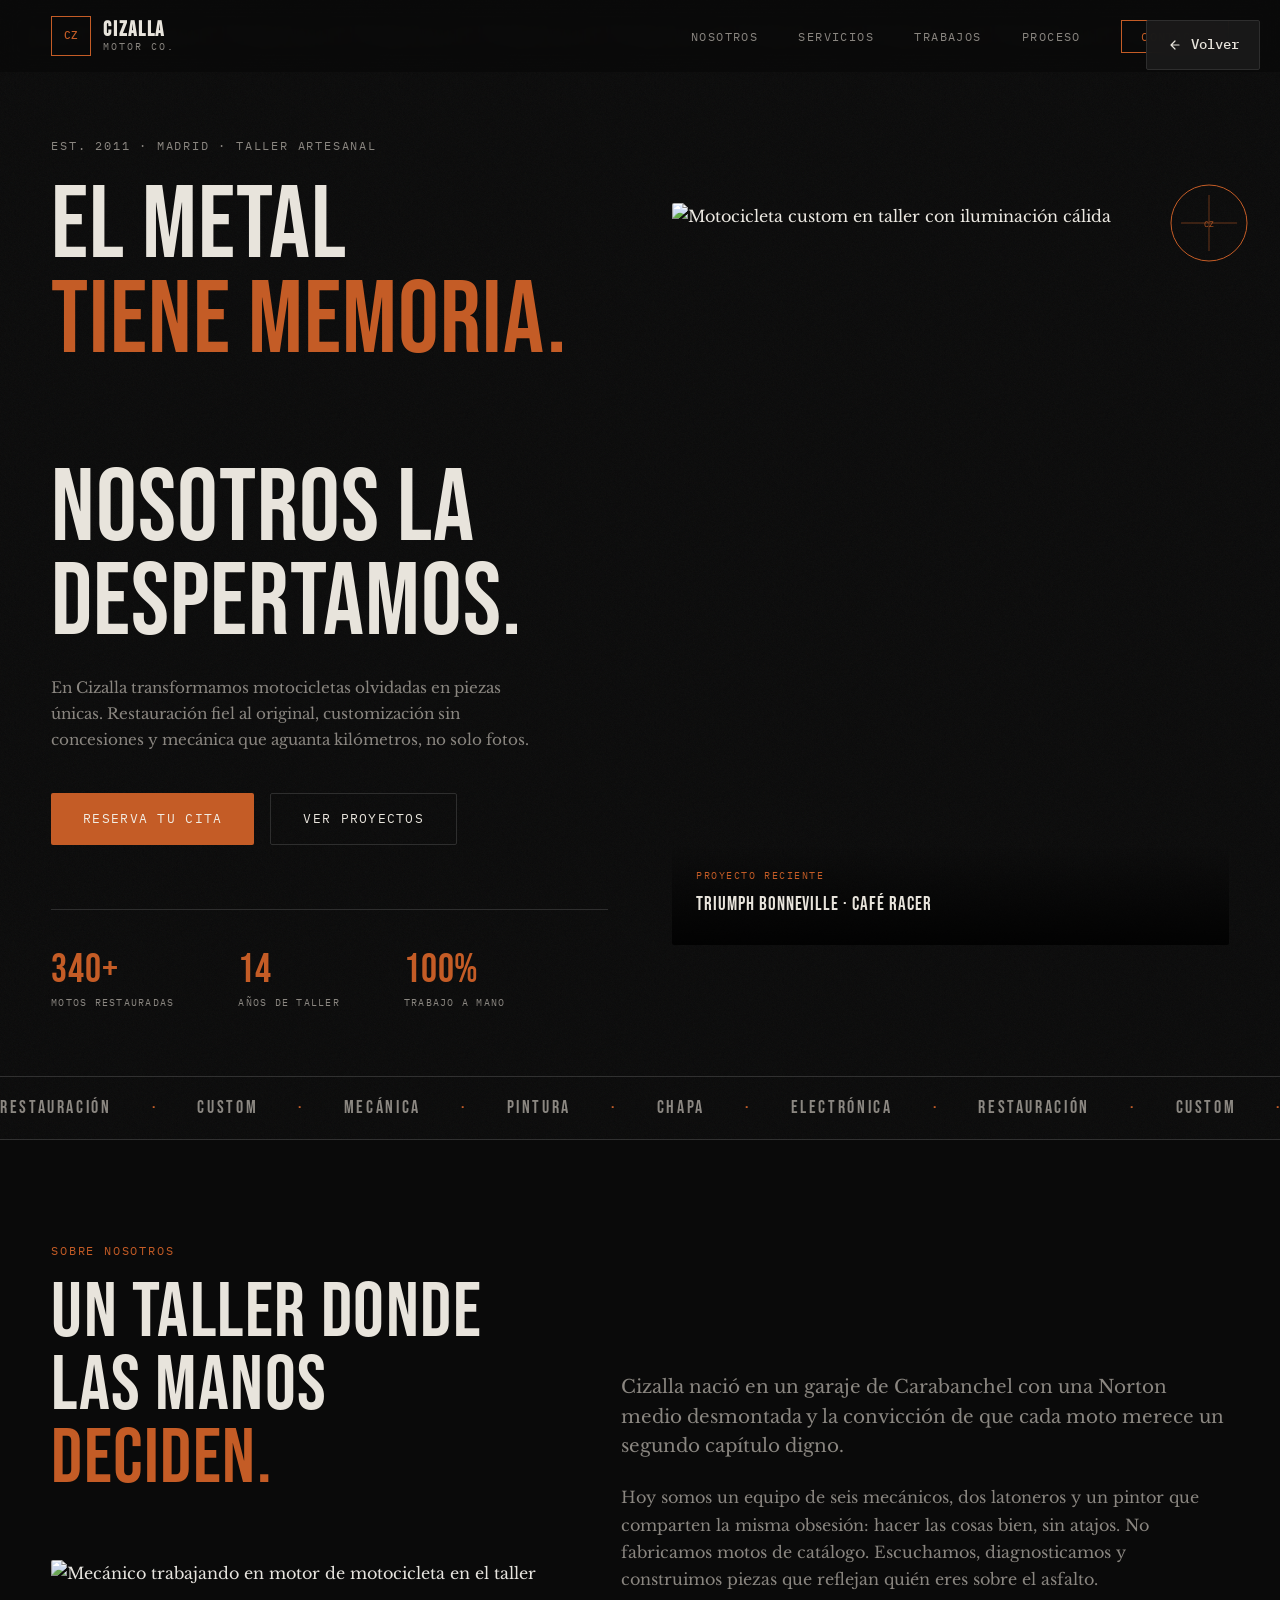
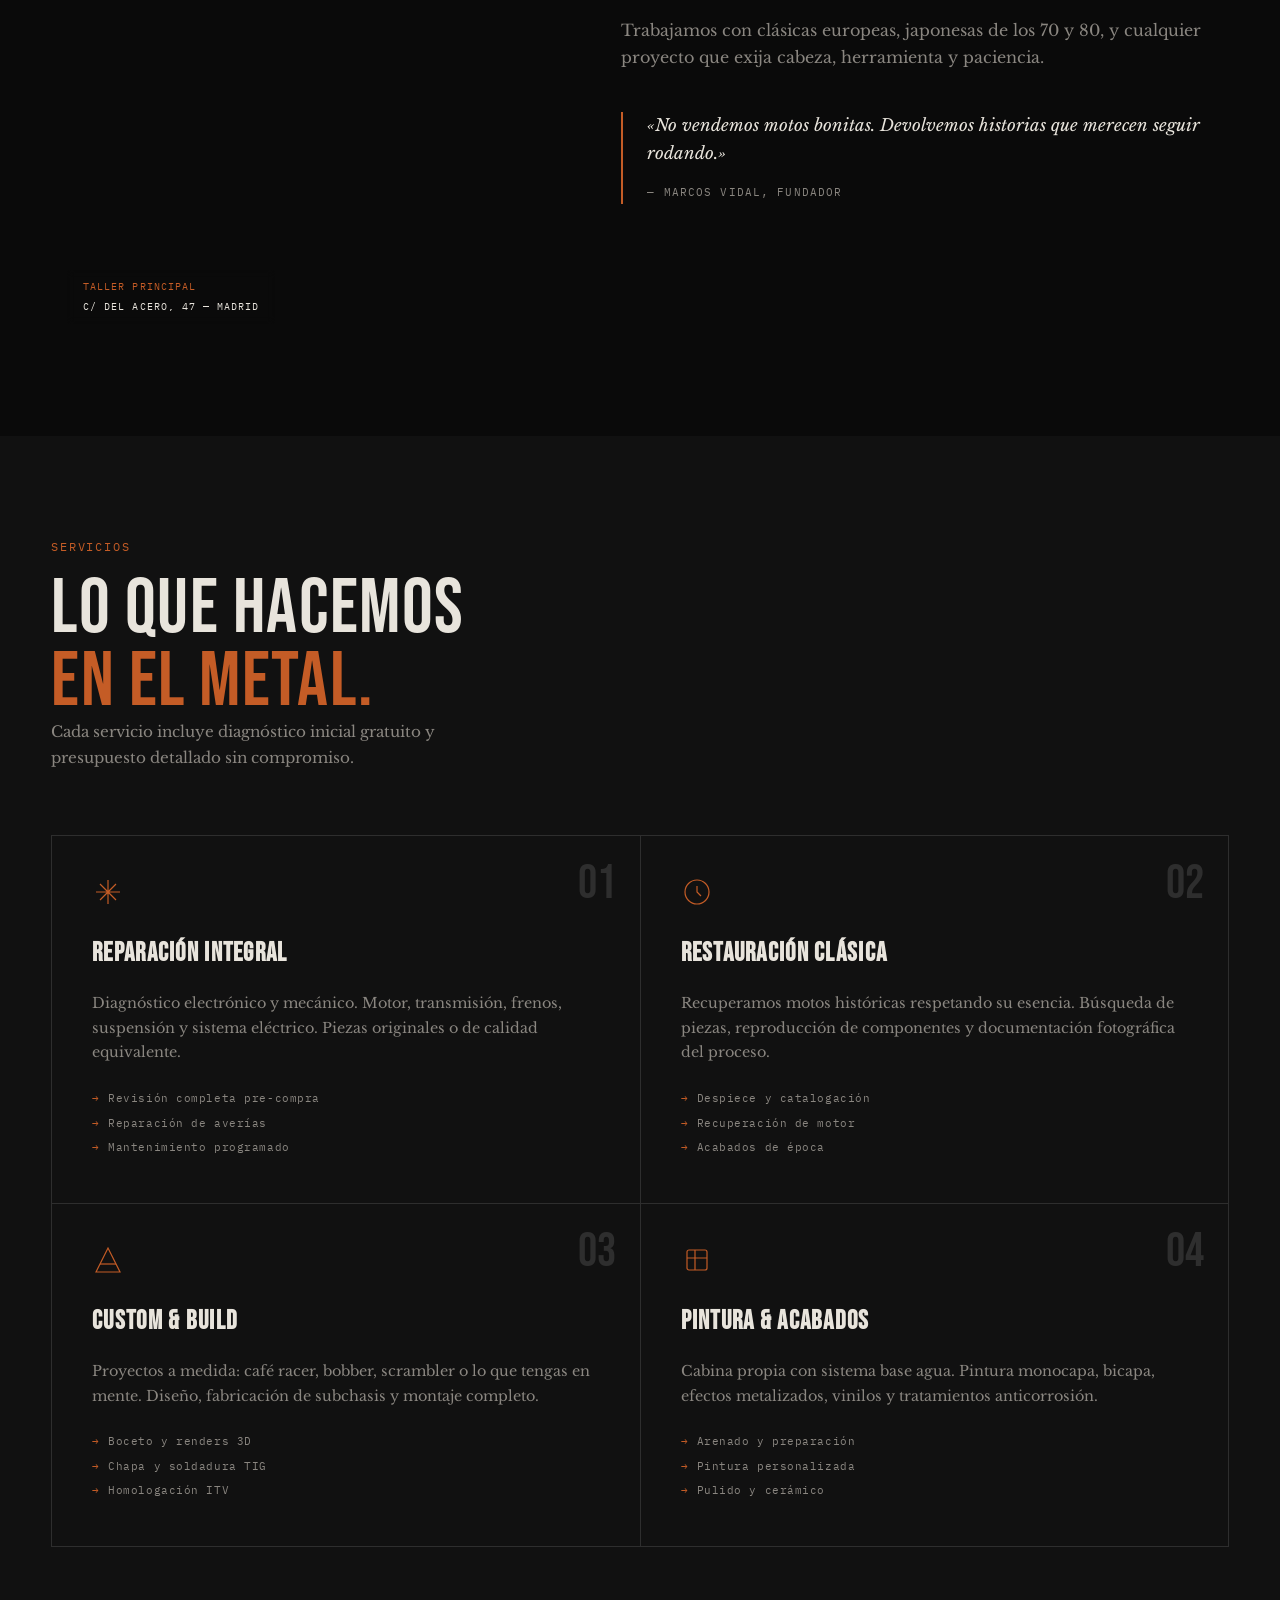
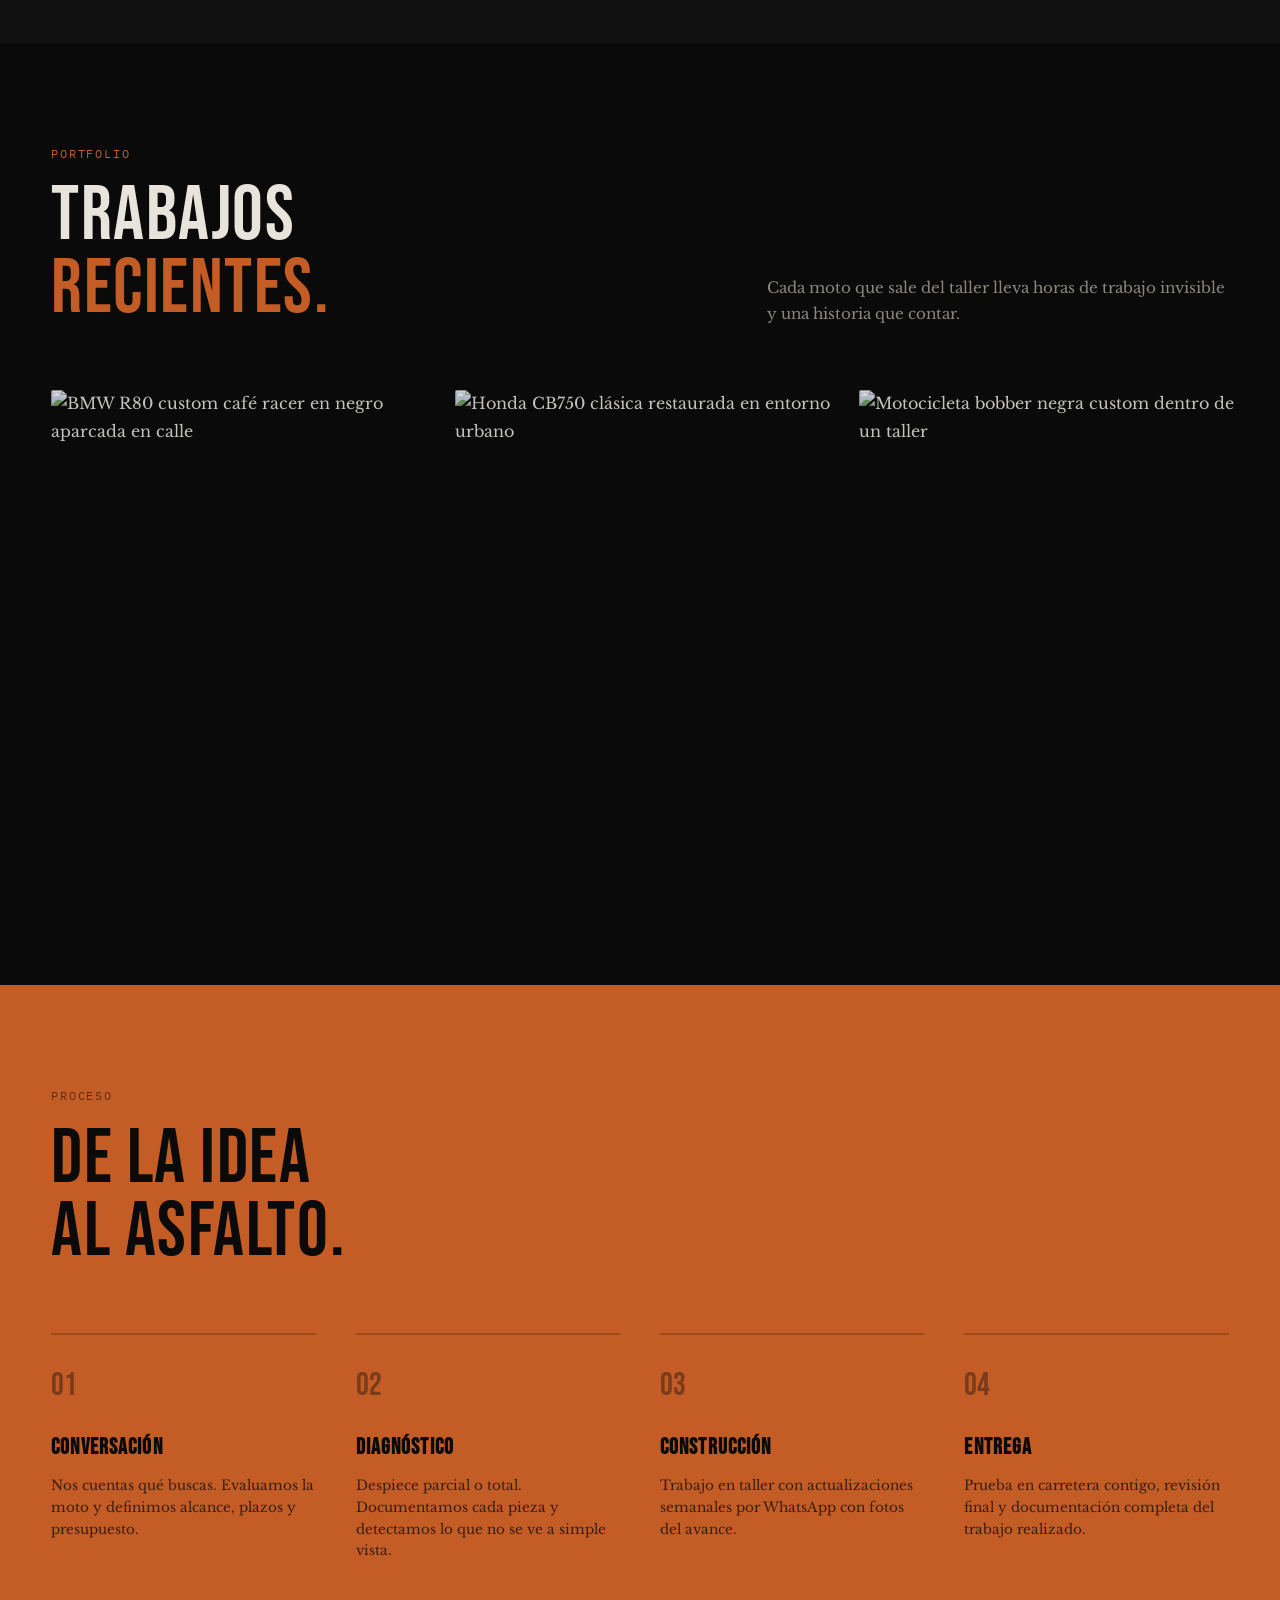
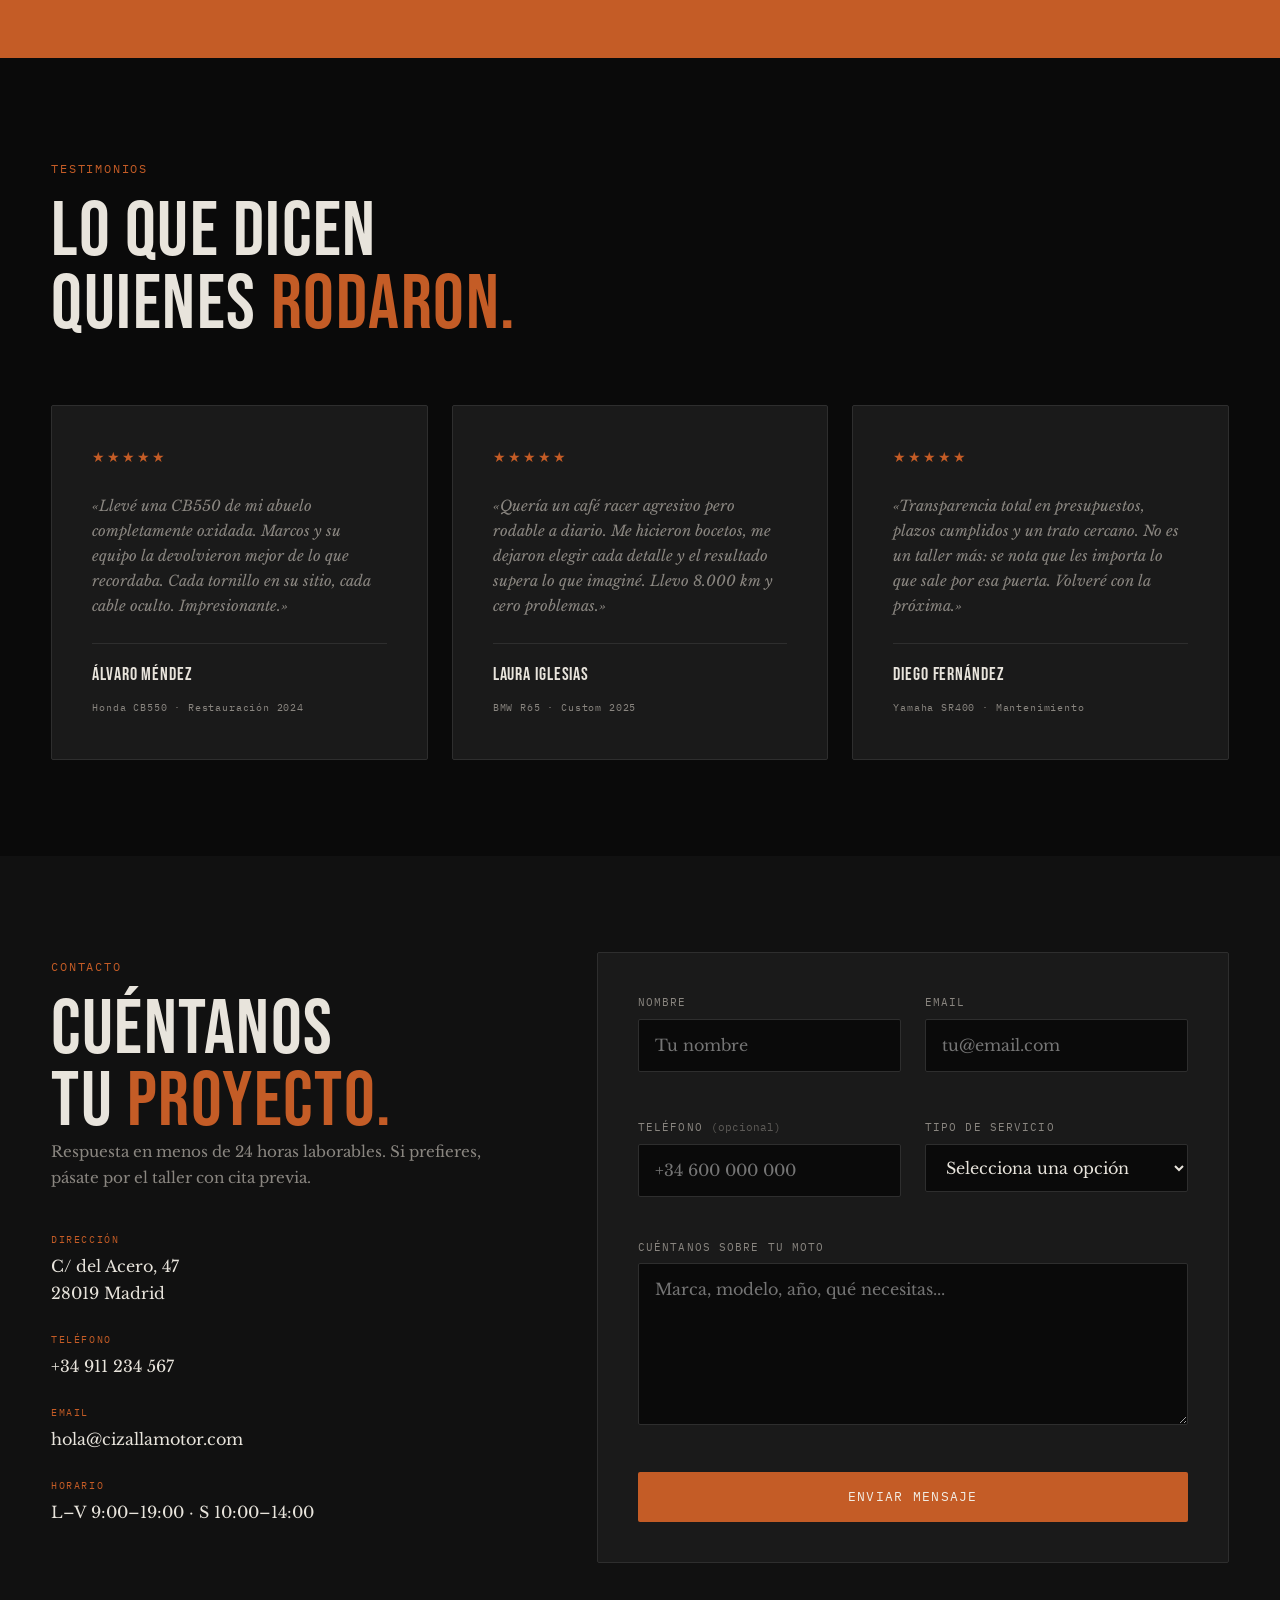
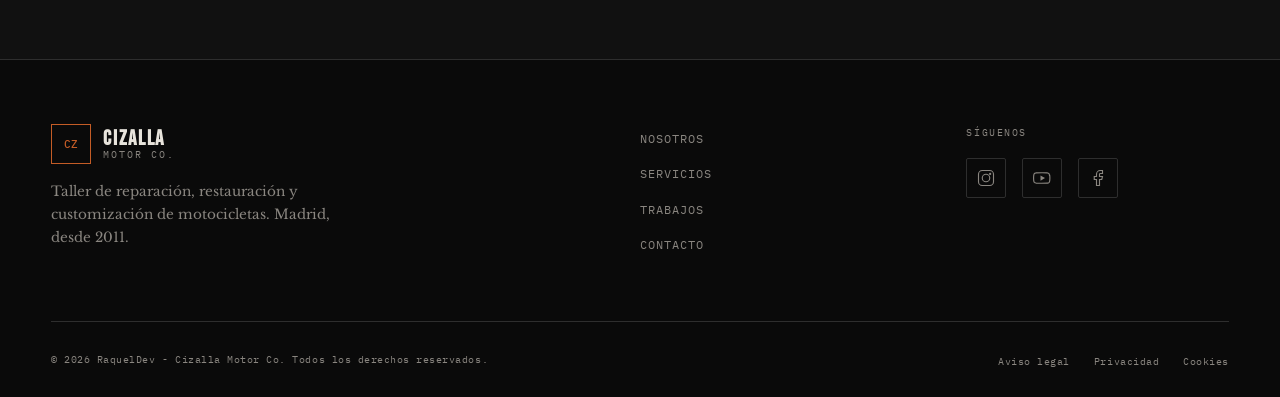
==== commit eb78228a: "Agregar copyright © 2026 RaquelDev en todos los footers" ====
--- a/agent1-cursor/index.html
+++ b/agent1-cursor/index.html
@@ -503,7 +503,7 @@
       </div>
     </div>
     <div class="footer__bottom container">
-      <p>&copy; 2026 Cizalla Motor Co. Todos los derechos reservados.</p>
+      <p>&copy; 2026 RaquelDev - Cizalla Motor Co. Todos los derechos reservados.</p>
       <ul class="footer__legal">
         <li><a href="#">Aviso legal</a></li>
         <li><a href="#">Privacidad</a></li>
